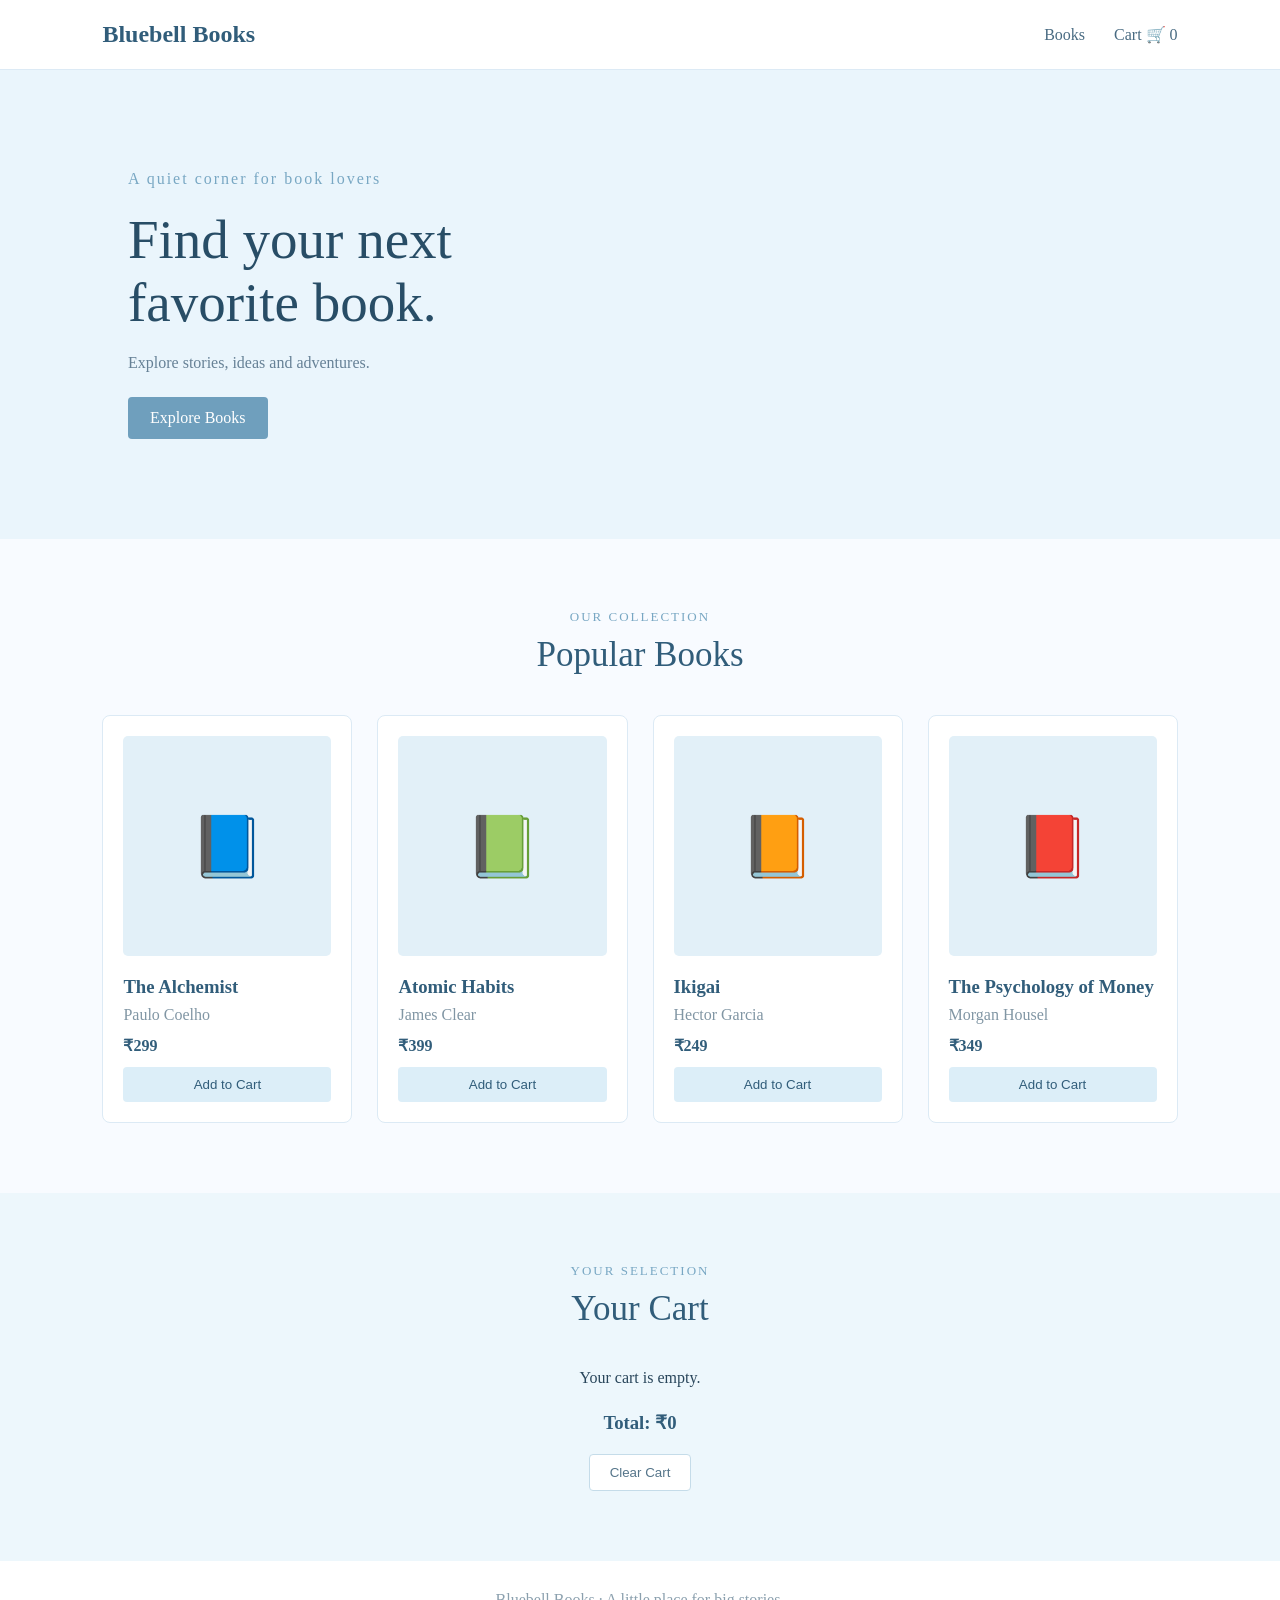
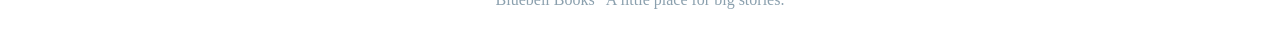
==== index.html @ 8cd60f42 "first commit" ====
<!DOCTYPE html>
<html lang="en">

<head>
    <meta charset="UTF-8">
    <meta name="viewport" content="width=device-width, initial-scale=1.0">

    <title>Bluebell Books</title>

    <link rel="stylesheet" href="style.css">
</head>

<body>

    <nav>
        <h2>Bluebell Books</h2>

        <div>
            <a href="#books">Books</a>
            <a href="#cart">Cart 🛒 <span id="cart-count">0</span></a>
        </div>
    </nav>


    <section class="hero">

        <p>A quiet corner for book lovers</p>

        <h1>Find your next<br>favorite book.</h1>

        <p>
            Explore stories, ideas and adventures.
        </p>

        <a href="#books">Explore Books</a>

    </section>


    <section id="books">

        <p>OUR COLLECTION</p>

        <h2>Popular Books</h2>

        <div id="book-container"></div>

    </section>


    <section id="cart">

        <p>YOUR SELECTION</p>

        <h2>Your Cart</h2>

        <div id="cart-items">
            <p>Your cart is empty.</p>
        </div>

        <h3>
            Total: ₹<span id="cart-total">0</span>
        </h3>

        <button id="clear-cart">
            Clear Cart
        </button>

    </section>


    <footer>
        Bluebell Books · A little place for big stories.
    </footer>


    <script src="script.js"></script>

</body>

</html>
---- style.css ----
* {
    box-sizing: border-box;
    margin: 0;
    padding: 0;
}

body {
    font-family: Georgia, serif;
    background-color: #f8fbff;
    color: #29465b;
}


/* NAVBAR */

nav {
    height: 70px;
    padding: 0 8%;

    display: flex;
    justify-content: space-between;
    align-items: center;

    background-color: white;

    border-bottom: 1px solid #dceaf5;
}

nav h2 {
    color: #315d7a;
}

nav a {
    text-decoration: none;
    color: #496b82;

    margin-left: 25px;
}


/* HERO */

.hero {
    padding: 100px 10%;

    background-color: #eaf5fc;
}

.hero p:first-child {
    color: #78a7c3;

    letter-spacing: 2px;

    margin-bottom: 20px;
}

.hero h1 {
    font-size: 55px;

    font-weight: normal;

    color: #284d66;

    margin-bottom: 20px;
}

.hero p {
    margin-bottom: 25px;

    color: #668196;
}

.hero a {
    display: inline-block;

    padding: 12px 22px;

    background-color: #6f9fbd;

    color: white;

    text-decoration: none;

    border-radius: 4px;
}


/* BOOK SECTION */

#books {
    padding: 70px 8%;

    text-align: center;
}

#books > p,
#cart > p {
    color: #78a7c3;

    letter-spacing: 2px;

    font-size: 13px;

    margin-bottom: 10px;
}

#books > h2,
#cart > h2 {
    font-size: 35px;

    font-weight: normal;

    margin-bottom: 40px;

    color: #315d7a;
}


/* BOOK CONTAINER */

#book-container {
    display: grid;

    grid-template-columns:
        repeat(auto-fit, minmax(220px, 1fr));

    gap: 25px;
}


/* BOOK CARD */

.book-card {
    background-color: white;

    padding: 20px;

    border: 1px solid #dceaf5;

    border-radius: 8px;

    text-align: left;
}

.book-cover {
    height: 220px;

    background-color: #e2f0f8;

    display: flex;
    justify-content: center;
    align-items: center;

    font-size: 60px;

    border-radius: 5px;

    margin-bottom: 20px;
}

.book-card h3 {
    color: #315d7a;

    margin-bottom: 8px;
}

.book-card p {
    color: #8196a4;

    margin-bottom: 12px;
}

.book-card .price {
    color: #315d7a;

    font-weight: bold;
}

.add-btn {
    width: 100%;

    padding: 10px;

    border: none;

    border-radius: 4px;

    background-color: #dceef8;

    color: #315d7a;

    cursor: pointer;
}

.add-btn:hover {
    background-color: #c9e4f3;
}


/* CART */

#cart {
    padding: 70px 8%;

    background-color: #edf7fc;

    text-align: center;
}

#cart-items {
    max-width: 800px;

    margin: auto;
}

.cart-item {
    background-color: white;

    padding: 20px;

    margin-bottom: 15px;

    display: flex;

    justify-content: space-between;

    align-items: center;

    border-radius: 6px;
}

.cart-item h3 {
    color: #315d7a;
}

.cart-item p {
    color: #8196a4;

    margin-top: 5px;
}

.quantity button {
    width: 30px;
    height: 30px;

    border: none;

    background-color: #dceef8;

    color: #315d7a;

    cursor: pointer;

    border-radius: 4px;
}

.remove-btn {
    margin-left: 15px;

    border: none;

    background: none;

    color: #b47777;

    cursor: pointer;
}

#cart h3 {
    margin-top: 25px;

    color: #315d7a;
}

#clear-cart {
    margin-top: 20px;

    padding: 10px 20px;

    border: 1px solid #c5dce9;

    background-color: white;

    color: #55758a;

    cursor: pointer;

    border-radius: 4px;
}


/* FOOTER */

footer {
    padding: 30px;

    text-align: center;

    color: #8ba0ae;

    background-color: white;
}
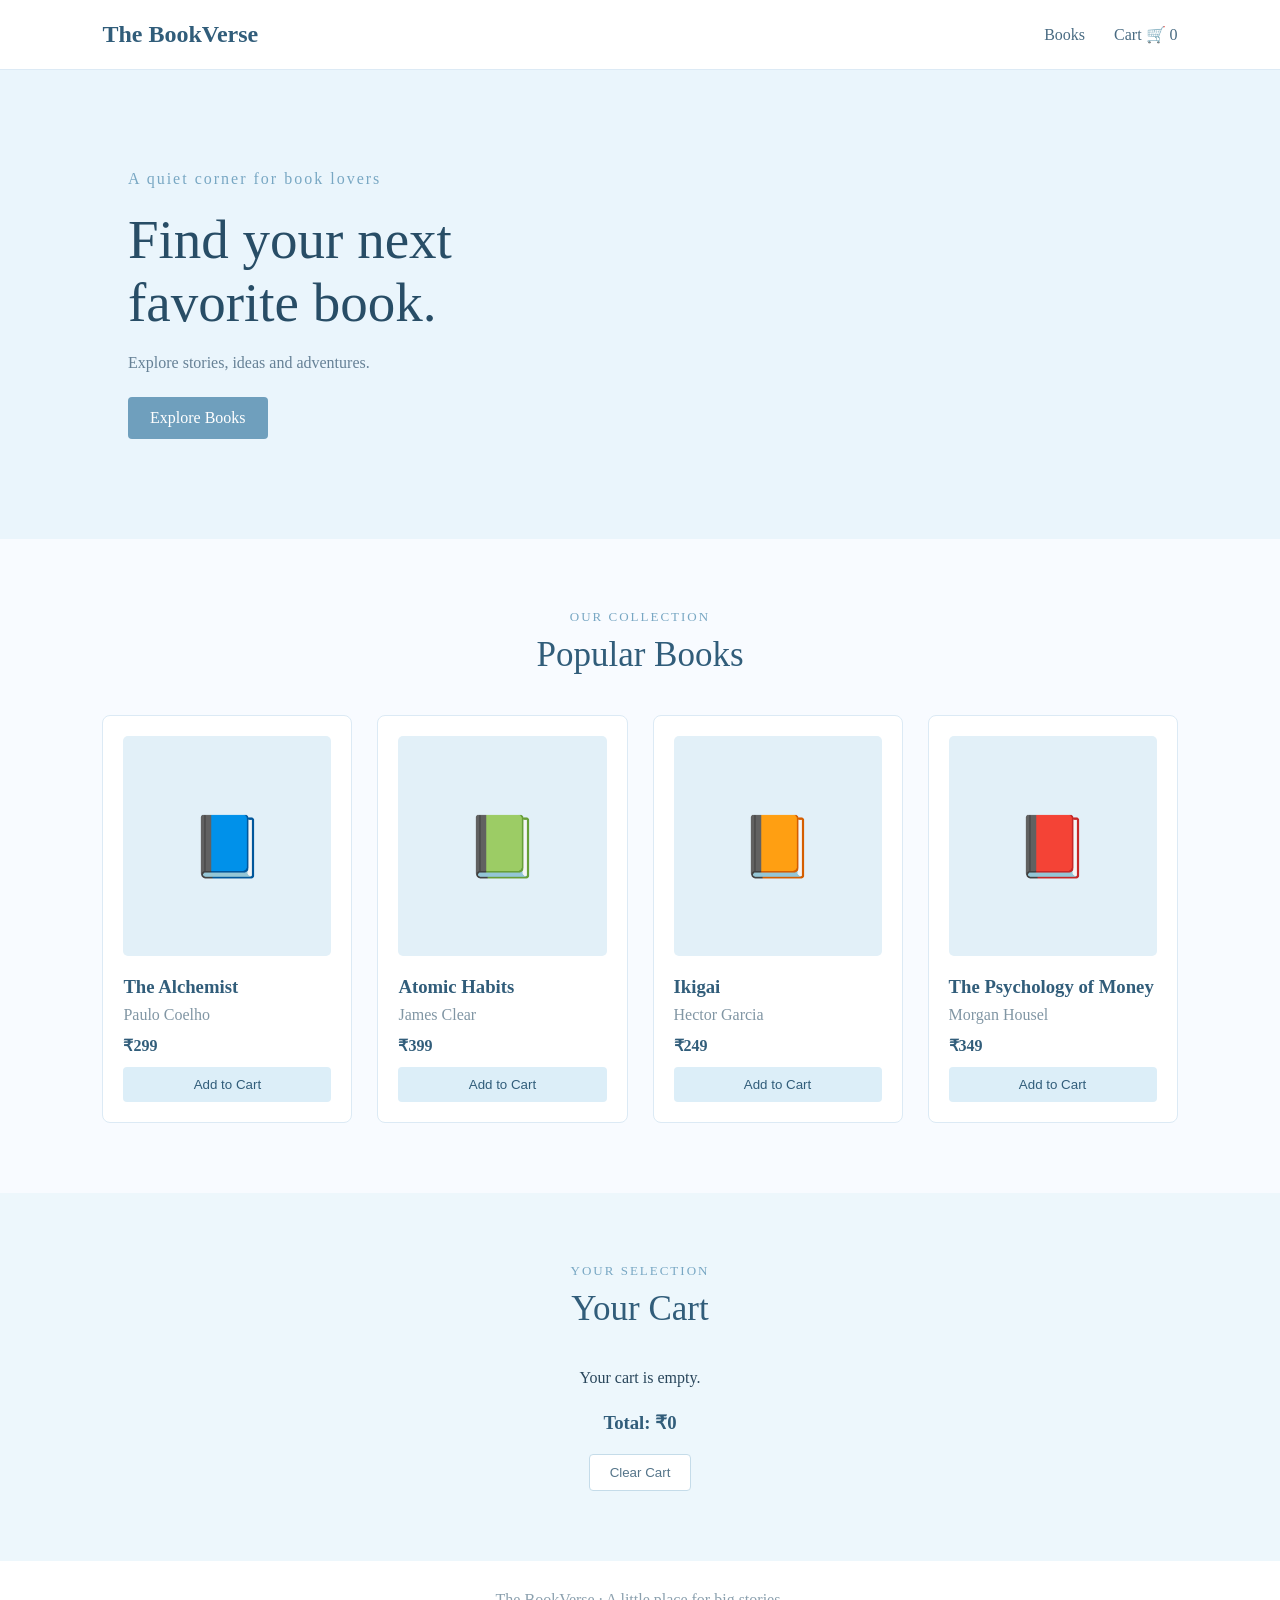
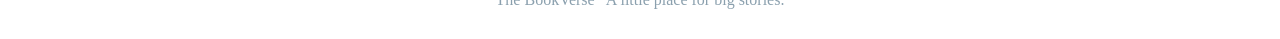
==== commit 56ab26fc: "changes in index" ====
--- a/index.html
+++ b/index.html
@@ -5,7 +5,7 @@
     <meta charset="UTF-8">
     <meta name="viewport" content="width=device-width, initial-scale=1.0">
 
-    <title>Bluebell Books</title>
+    <title>The BookVerse</title>
 
     <link rel="stylesheet" href="style.css">
 </head>
@@ -13,7 +13,7 @@
 <body>
 
     <nav>
-        <h2>Bluebell Books</h2>
+        <h2>The BookVerse</h2>
 
         <div>
             <a href="#books">Books</a>
@@ -70,7 +70,7 @@
 
 
     <footer>
-        Bluebell Books · A little place for big stories.
+        The BookVerse · A little place for big stories.
     </footer>
 
 
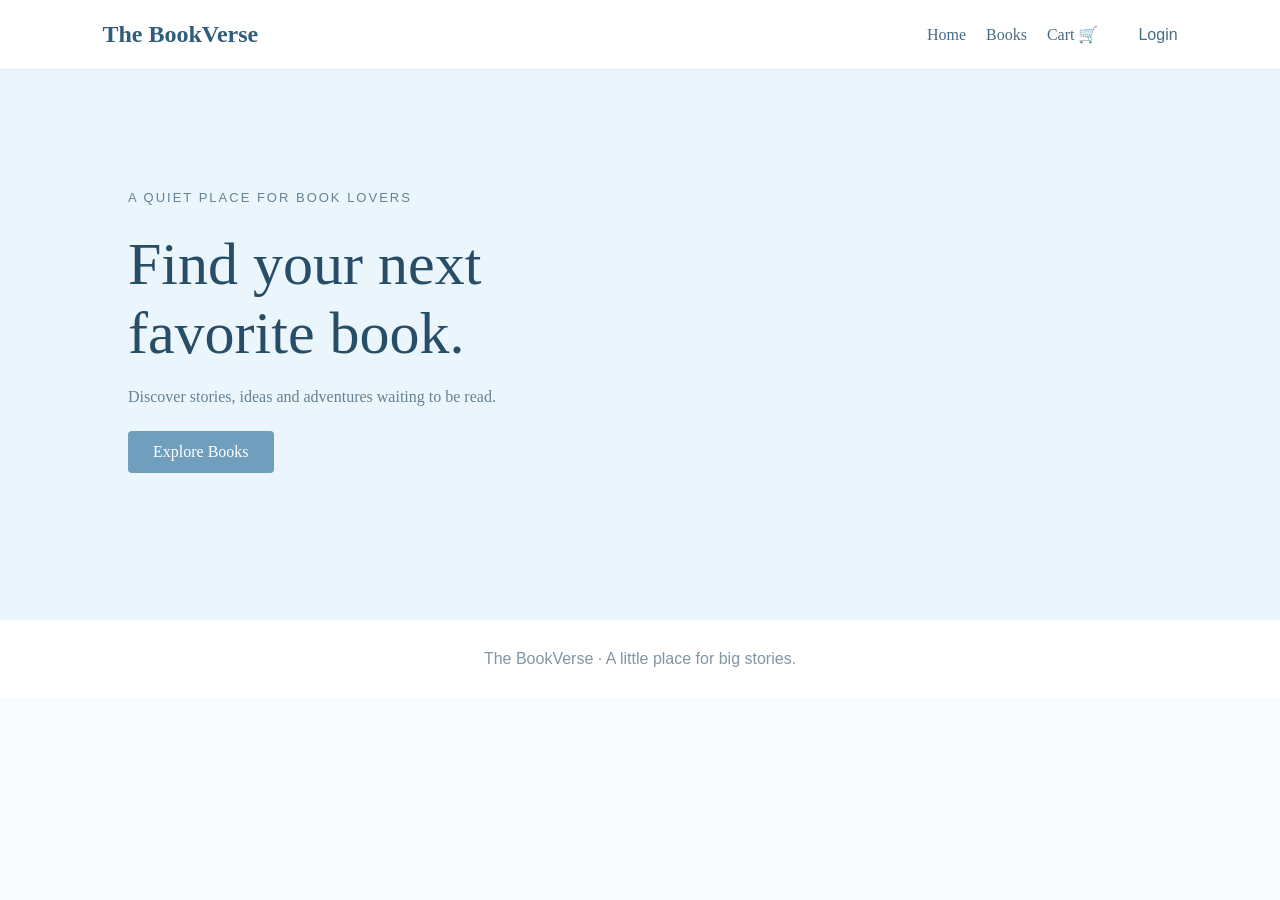
==== commit 3e001cfe: "new changes" ====
--- a/index.html
+++ b/index.html
@@ -2,75 +2,224 @@
 <html lang="en">
 
 <head>
+
     <meta charset="UTF-8">
-    <meta name="viewport" content="width=device-width, initial-scale=1.0">
+
+    <meta name="viewport"
+          content="width=device-width, initial-scale=1.0">
 
     <title>The BookVerse</title>
 
     <link rel="stylesheet" href="style.css">
+
 </head>
 
 <body>
 
+
+    <!-- ========================= -->
+    <!-- NAVBAR -->
+    <!-- ========================= -->
+
     <nav>
+
         <h2>The BookVerse</h2>
 
-        <div>
-            <a href="#books">Books</a>
-            <a href="#cart">Cart 🛒 <span id="cart-count">0</span></a>
+        <div class="nav-links">
+
+            <a href="index.html">Home</a>
+
+            <a href="books.html">Books</a>
+
+            <a href="cart.html">Cart 🛒</a>
+
+            <span id="user-area"></span>
+
+            <button id="login-button" class="nav-login">
+                Login
+            </button>
+
         </div>
+
     </nav>
 
 
-    <section class="hero">
-
-        <p>A quiet corner for book lovers</p>
-
-        <h1>Find your next<br>favorite book.</h1>
+
+    <!-- ========================= -->
+    <!-- HOME SECTION -->
+    <!-- ========================= -->
+
+    <section class="home">
+
+        <p class="small-text">
+            A QUIET PLACE FOR BOOK LOVERS
+        </p>
+
+        <h1>
+            Find your next<br>
+            favorite book.
+        </h1>
 
         <p>
-            Explore stories, ideas and adventures.
+            Discover stories, ideas and adventures
+            waiting to be read.
         </p>
 
-        <a href="#books">Explore Books</a>
+        <a href="books.html" class="main-button">
+            Explore Books
+        </a>
 
     </section>
 
 
-    <section id="books">
-
-        <p>OUR COLLECTION</p>
-
-        <h2>Popular Books</h2>
-
-        <div id="book-container"></div>
-
-    </section>
-
-
-    <section id="cart">
-
-        <p>YOUR SELECTION</p>
-
-        <h2>Your Cart</h2>
-
-        <div id="cart-items">
-            <p>Your cart is empty.</p>
+
+    <!-- ========================= -->
+    <!-- LOGIN POPUP -->
+    <!-- ========================= -->
+
+    <div id="login-popup" class="popup">
+
+        <div class="popup-box">
+
+            <button id="close-login" class="close-button">
+                ×
+            </button>
+
+            <h2>Welcome Back</h2>
+
+            <p class="popup-text">
+                Login to continue to The BookVerse.
+            </p>
+
+
+            <form id="login-form">
+
+                <input
+                    type="email"
+                    id="login-email"
+                    placeholder="Email"
+                    required
+                >
+
+                <input
+                    type="password"
+                    id="login-password"
+                    placeholder="Password"
+                    required
+                >
+
+                <button
+                    type="submit"
+                    class="form-button">
+
+                    Login
+
+                </button>
+
+            </form>
+
+
+            <p id="login-message"></p>
+
+
+            <p class="switch-text">
+
+                Don't have an account?
+
+                <button id="show-signup">
+                    Create Account
+                </button>
+
+            </p>
+
         </div>
 
-        <h3>
-            Total: ₹<span id="cart-total">0</span>
-        </h3>
-
-        <button id="clear-cart">
-            Clear Cart
-        </button>
-
-    </section>
-
+    </div>
+
+
+
+    <!-- ========================= -->
+    <!-- SIGNUP POPUP -->
+    <!-- ========================= -->
+
+    <div id="signup-popup" class="popup">
+
+        <div class="popup-box">
+
+            <button id="close-signup" class="close-button">
+                ×
+            </button>
+
+            <h2>Create Account</h2>
+
+            <p class="popup-text">
+                Join The BookVerse.
+            </p>
+
+
+            <form id="signup-form">
+
+                <input
+                    type="text"
+                    id="signup-name"
+                    placeholder="Your Name"
+                    required
+                >
+
+                <input
+                    type="email"
+                    id="signup-email"
+                    placeholder="Email"
+                    required
+                >
+
+                <input
+                    type="password"
+                    id="signup-password"
+                    placeholder="Password"
+                    required
+                >
+
+                <button
+                    type="submit"
+                    class="form-button">
+
+                    Sign Up
+
+                </button>
+
+            </form>
+
+
+            <p id="signup-message"></p>
+
+
+            <p class="switch-text">
+
+                Already have an account?
+
+                <button id="show-login">
+                    Login
+                </button>
+
+            </p>
+
+        </div>
+
+    </div>
+
+
+
+    <!-- ========================= -->
+    <!-- FOOTER -->
+    <!-- ========================= -->
 
     <footer>
-        The BookVerse · A little place for big stories.
+
+        <p>
+            The BookVerse · A little place for big stories.
+        </p>
+
     </footer>
 
 
--- a/style.css
+++ b/style.css
@@ -1,79 +1,197 @@
+/* ========================= */
+/* BASIC RESET */
+/* ========================= */
+
 * {
+
     box-sizing: border-box;
+
     margin: 0;
+
     padding: 0;
-}
+
+}
+
 
 body {
+
     font-family: Georgia, serif;
+
     background-color: #f8fbff;
+
     color: #29465b;
-}
-
-
+
+}
+
+
+
+/* ========================= */
 /* NAVBAR */
+/* ========================= */
 
 nav {
+
     height: 70px;
+
     padding: 0 8%;
 
     display: flex;
+
     justify-content: space-between;
+
     align-items: center;
 
     background-color: white;
 
     border-bottom: 1px solid #dceaf5;
-}
+
+}
+
 
 nav h2 {
-    color: #315d7a;
-}
-
-nav a {
+
+    color: #315d7a;
+
+}
+
+
+.nav-links {
+
+    display: flex;
+
+    align-items: center;
+
+    gap: 20px;
+
+}
+
+
+.nav-links a {
+
     text-decoration: none;
+
     color: #496b82;
 
-    margin-left: 25px;
-}
-
-
-/* HERO */
-
-.hero {
-    padding: 100px 10%;
+}
+
+
+.nav-links a:hover {
+
+    color: #315d7a;
+
+}
+
+
+.nav-login {
+
+    border: none;
+
+    background: none;
+
+    color: #496b82;
+
+    cursor: pointer;
+
+    font-size: 16px;
+
+}
+
+
+.nav-login:hover {
+
+    color: #315d7a;
+
+}
+
+
+#user-area {
+
+    color: #496b82;
+
+    display: flex;
+
+    align-items: center;
+
+    gap: 10px;
+
+}
+
+
+#user-area button {
+
+    border: none;
+
+    background-color: #e5f1f8;
+
+    color: #315d7a;
+
+    padding: 7px 12px;
+
+    border-radius: 4px;
+
+    cursor: pointer;
+
+}
+
+
+
+/* ========================= */
+/* HOME */
+/* ========================= */
+
+.home {
+
+    padding: 120px 10%;
 
     background-color: #eaf5fc;
-}
-
-.hero p:first-child {
+
+    min-height: 550px;
+
+}
+
+
+.small-text {
+
     color: #78a7c3;
 
     letter-spacing: 2px;
 
     margin-bottom: 20px;
-}
-
-.hero h1 {
-    font-size: 55px;
+
+    font-family: Arial, sans-serif;
+
+    font-size: 13px;
+
+}
+
+
+.home h1 {
+
+    font-size: 60px;
 
     font-weight: normal;
 
+    margin-bottom: 20px;
+
     color: #284d66;
 
-    margin-bottom: 20px;
-}
-
-.hero p {
+}
+
+
+.home p {
+
     margin-bottom: 25px;
 
     color: #668196;
-}
-
-.hero a {
+
+}
+
+
+.main-button {
+
     display: inline-block;
 
-    padding: 12px 22px;
+    padding: 12px 25px;
 
     background-color: #6f9fbd;
 
@@ -82,55 +200,267 @@
     text-decoration: none;
 
     border-radius: 4px;
-}
-
-
-/* BOOK SECTION */
-
-#books {
+
+}
+
+
+.main-button:hover {
+
+    background-color: #557f99;
+
+}
+
+
+
+/* ========================= */
+/* LOGIN POPUP */
+/* ========================= */
+
+.popup {
+
+    display: none;
+
+    position: fixed;
+
+    top: 0;
+
+    left: 0;
+
+    width: 100%;
+
+    height: 100%;
+
+    background-color: rgba(30, 60, 80, 0.35);
+
+    justify-content: center;
+
+    align-items: center;
+
+    z-index: 1000;
+
+}
+
+
+.popup-box {
+
+    width: 360px;
+
+    padding: 35px;
+
+    background-color: white;
+
+    border-radius: 10px;
+
+    position: relative;
+
+    box-shadow:
+        0 10px 40px rgba(0, 0, 0, 0.15);
+
+    text-align: center;
+
+}
+
+
+.popup-box h2 {
+
+    color: #315d7a;
+
+    font-size: 28px;
+
+    margin-bottom: 10px;
+
+}
+
+
+.popup-text {
+
+    color: #8196a4;
+
+    margin-bottom: 25px;
+
+    font-family: Arial, sans-serif;
+
+    font-size: 14px;
+
+}
+
+
+/* Close button */
+
+.close-button {
+
+    position: absolute;
+
+    top: 12px;
+
+    right: 15px;
+
+    border: none;
+
+    background: none;
+
+    font-size: 25px;
+
+    color: #8196a4;
+
+    cursor: pointer;
+
+}
+
+
+.close-button:hover {
+
+    color: #315d7a;
+
+}
+
+
+
+/* ========================= */
+/* FORM */
+/* ========================= */
+
+.popup-box input {
+
+    width: 100%;
+
+    padding: 12px;
+
+    margin-bottom: 12px;
+
+    border: 1px solid #d5e5ee;
+
+    border-radius: 5px;
+
+    outline: none;
+
+}
+
+
+.popup-box input:focus {
+
+    border-color: #8bb5cc;
+
+}
+
+
+.form-button {
+
+    width: 100%;
+
+    padding: 12px;
+
+    border: none;
+
+    border-radius: 5px;
+
+    background-color: #6f9fbd;
+
+    color: white;
+
+    cursor: pointer;
+
+}
+
+
+.form-button:hover {
+
+    background-color: #557f99;
+
+}
+
+
+.switch-text {
+
+    margin-top: 20px;
+
+    color: #8196a4;
+
+    font-family: Arial, sans-serif;
+
+    font-size: 14px;
+
+}
+
+
+.switch-text button {
+
+    border: none;
+
+    background: none;
+
+    color: #5d91af;
+
+    cursor: pointer;
+
+    font-size: 14px;
+
+}
+
+
+.switch-text button:hover {
+
+    text-decoration: underline;
+
+}
+
+
+#login-message,
+#signup-message {
+
+    margin-top: 12px;
+
+    font-family: Arial, sans-serif;
+
+    font-size: 14px;
+
+}
+
+
+
+/* ========================= */
+/* BOOKS PAGE */
+/* ========================= */
+
+.books {
+
     padding: 70px 8%;
 
     text-align: center;
-}
-
-#books > p,
-#cart > p {
-    color: #78a7c3;
-
-    letter-spacing: 2px;
-
-    font-size: 13px;
-
-    margin-bottom: 10px;
-}
-
-#books > h2,
-#cart > h2 {
-    font-size: 35px;
+
+}
+
+
+.books h1 {
+
+    font-size: 40px;
 
     font-weight: normal;
 
     margin-bottom: 40px;
 
-    color: #315d7a;
-}
-
-
-/* BOOK CONTAINER */
+}
+
 
 #book-container {
+
     display: grid;
 
     grid-template-columns:
         repeat(auto-fit, minmax(220px, 1fr));
 
     gap: 25px;
-}
-
-
+
+}
+
+
+
+/* ========================= */
 /* BOOK CARD */
+/* ========================= */
 
 .book-card {
+
     background-color: white;
 
     padding: 20px;
@@ -140,163 +470,237 @@
     border-radius: 8px;
 
     text-align: left;
-}
+
+}
+
 
 .book-cover {
+
     height: 220px;
 
+    display: flex;
+
+    justify-content: center;
+
+    align-items: center;
+
     background-color: #e2f0f8;
 
+    font-size: 60px;
+
+    margin-bottom: 20px;
+
+    border-radius: 5px;
+
+}
+
+
+.book-card h2 {
+
+    color: #315d7a;
+
+    margin-bottom: 8px;
+
+    font-size: 21px;
+
+}
+
+
+.book-card p {
+
+    color: #8196a4;
+
+    margin-bottom: 10px;
+
+    font-family: Arial, sans-serif;
+
+}
+
+
+.book-card h3 {
+
+    color: #315d7a;
+
+    margin-bottom: 15px;
+
+}
+
+
+.book-card button {
+
+    width: 100%;
+
+    padding: 10px;
+
+    border: none;
+
+    background-color: #dceef8;
+
+    color: #315d7a;
+
+    cursor: pointer;
+
+    border-radius: 4px;
+
+}
+
+
+.book-card button:hover {
+
+    background-color: #c8e3f1;
+
+}
+
+
+
+/* ========================= */
+/* CART */
+/* ========================= */
+
+.cart {
+
+    padding: 70px 8%;
+
+    text-align: center;
+
+}
+
+
+.cart h1 {
+
+    font-size: 40px;
+
+    font-weight: normal;
+
+    margin-bottom: 40px;
+
+}
+
+
+#cart-items {
+
+    max-width: 800px;
+
+    margin: auto;
+
+}
+
+
+.cart-item {
+
+    background-color: white;
+
+    padding: 20px;
+
+    margin-bottom: 15px;
+
     display: flex;
-    justify-content: center;
+
+    justify-content: space-between;
+
     align-items: center;
 
-    font-size: 60px;
-
-    border-radius: 5px;
-
-    margin-bottom: 20px;
-}
-
-.book-card h3 {
+    border: 1px solid #dceaf5;
+
+    border-radius: 6px;
+
+    text-align: left;
+
+}
+
+
+.cart-item h3 {
+
     color: #315d7a;
 
     margin-bottom: 8px;
-}
-
-.book-card p {
+
+}
+
+
+.cart-item p {
+
     color: #8196a4;
 
-    margin-bottom: 12px;
-}
-
-.book-card .price {
-    color: #315d7a;
-
-    font-weight: bold;
-}
-
-.add-btn {
-    width: 100%;
-
-    padding: 10px;
+    font-family: Arial, sans-serif;
+
+}
+
+
+.cart-item button {
+
+    margin-left: 8px;
+
+    padding: 6px 10px;
 
     border: none;
 
+    background-color: #dceef8;
+
+    color: #315d7a;
+
+    cursor: pointer;
+
     border-radius: 4px;
 
+}
+
+
+.cart-item button:hover {
+
+    background-color: #c8e3f1;
+
+}
+
+
+.cart-summary {
+
+    margin-top: 30px;
+
+}
+
+
+.cart-summary h2 {
+
+    color: #315d7a;
+
+}
+
+
+#clear-cart {
+
+    margin-top: 20px;
+
+    padding: 10px 20px;
+
+    border: none;
+
     background-color: #dceef8;
 
     color: #315d7a;
 
     cursor: pointer;
-}
-
-.add-btn:hover {
-    background-color: #c9e4f3;
-}
-
-
-/* CART */
-
-#cart {
-    padding: 70px 8%;
-
-    background-color: #edf7fc;
+
+    border-radius: 4px;
+
+}
+
+
+
+/* ========================= */
+/* FOOTER */
+/* ========================= */
+
+footer {
+
+    padding: 30px;
 
     text-align: center;
-}
-
-#cart-items {
-    max-width: 800px;
-
-    margin: auto;
-}
-
-.cart-item {
+
+    color: #8196a4;
+
     background-color: white;
 
-    padding: 20px;
-
-    margin-bottom: 15px;
-
-    display: flex;
-
-    justify-content: space-between;
-
-    align-items: center;
-
-    border-radius: 6px;
-}
-
-.cart-item h3 {
-    color: #315d7a;
-}
-
-.cart-item p {
-    color: #8196a4;
-
-    margin-top: 5px;
-}
-
-.quantity button {
-    width: 30px;
-    height: 30px;
-
-    border: none;
-
-    background-color: #dceef8;
-
-    color: #315d7a;
-
-    cursor: pointer;
-
-    border-radius: 4px;
-}
-
-.remove-btn {
-    margin-left: 15px;
-
-    border: none;
-
-    background: none;
-
-    color: #b47777;
-
-    cursor: pointer;
-}
-
-#cart h3 {
-    margin-top: 25px;
-
-    color: #315d7a;
-}
-
-#clear-cart {
-    margin-top: 20px;
-
-    padding: 10px 20px;
-
-    border: 1px solid #c5dce9;
-
-    background-color: white;
-
-    color: #55758a;
-
-    cursor: pointer;
-
-    border-radius: 4px;
-}
-
-
-/* FOOTER */
-
-footer {
-    padding: 30px;
-
-    text-align: center;
-
-    color: #8ba0ae;
-
-    background-color: white;
+    font-family: Arial, sans-serif;
+
 }
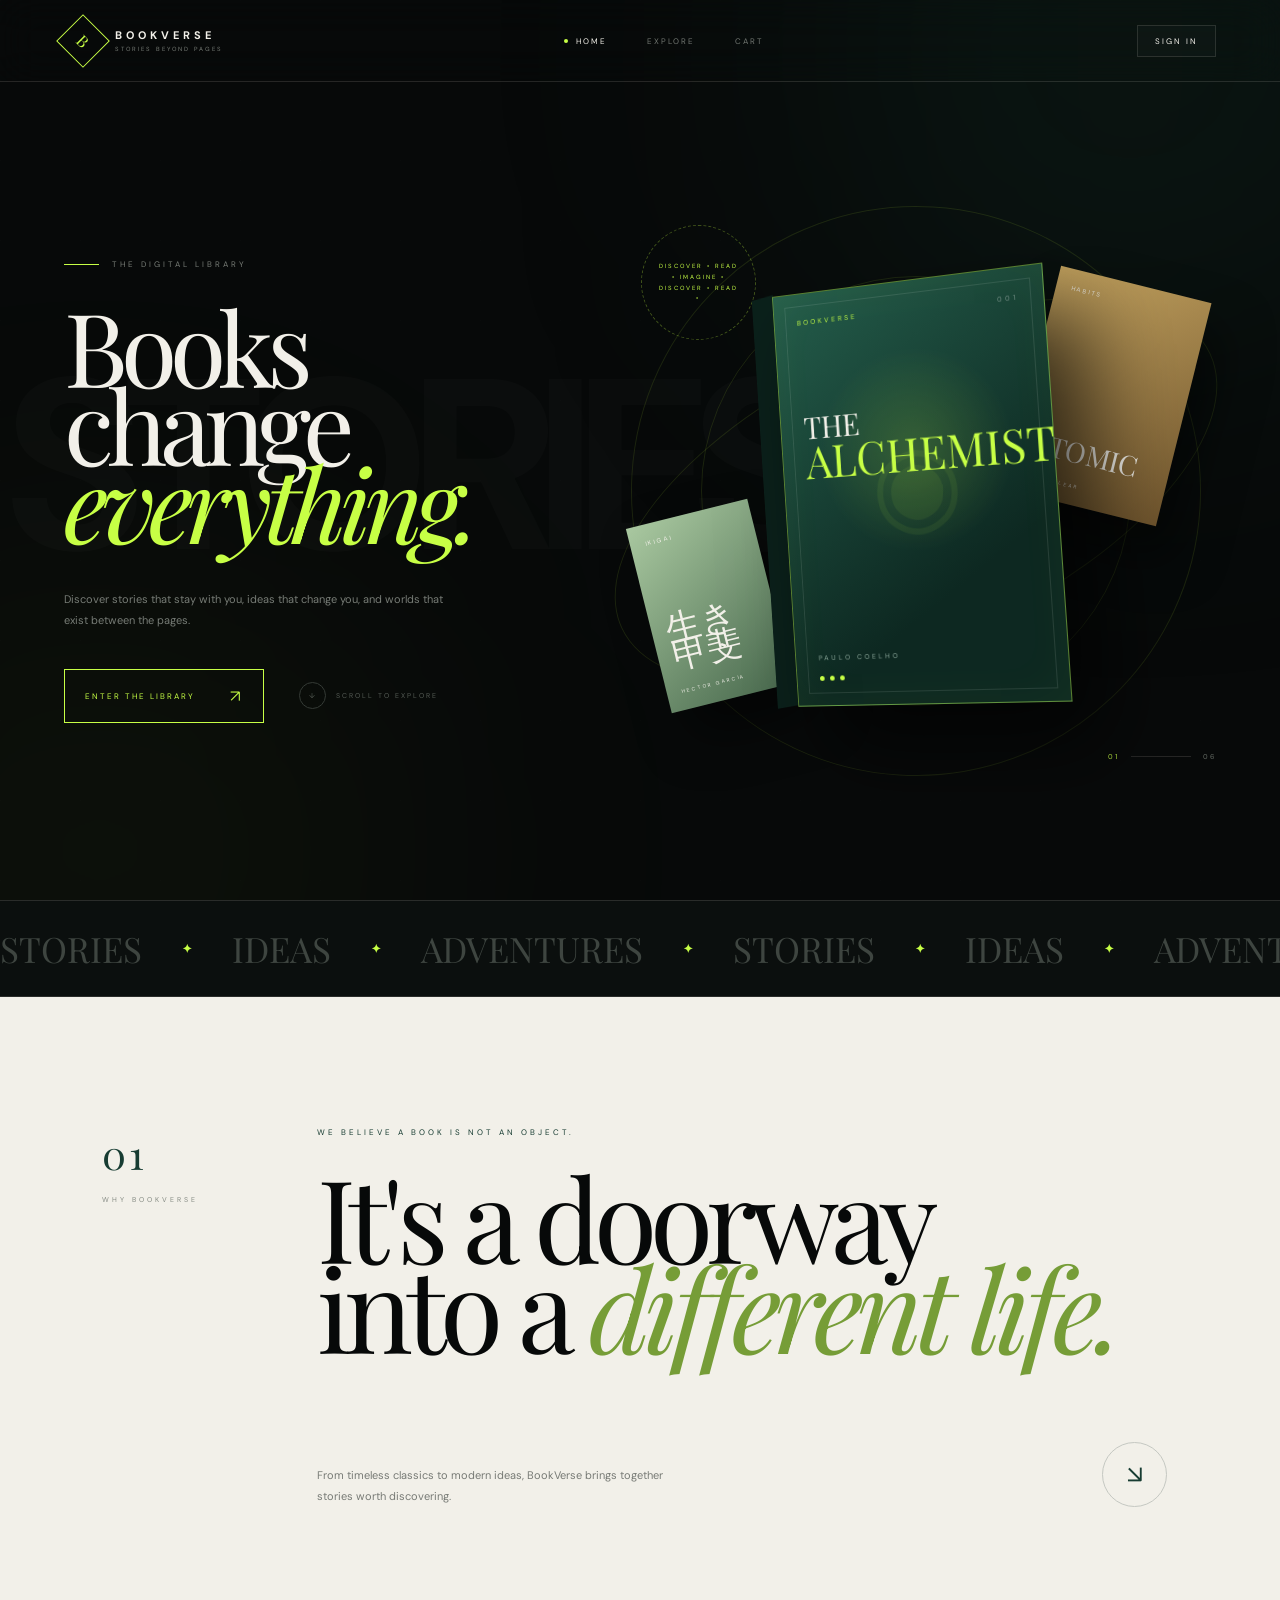
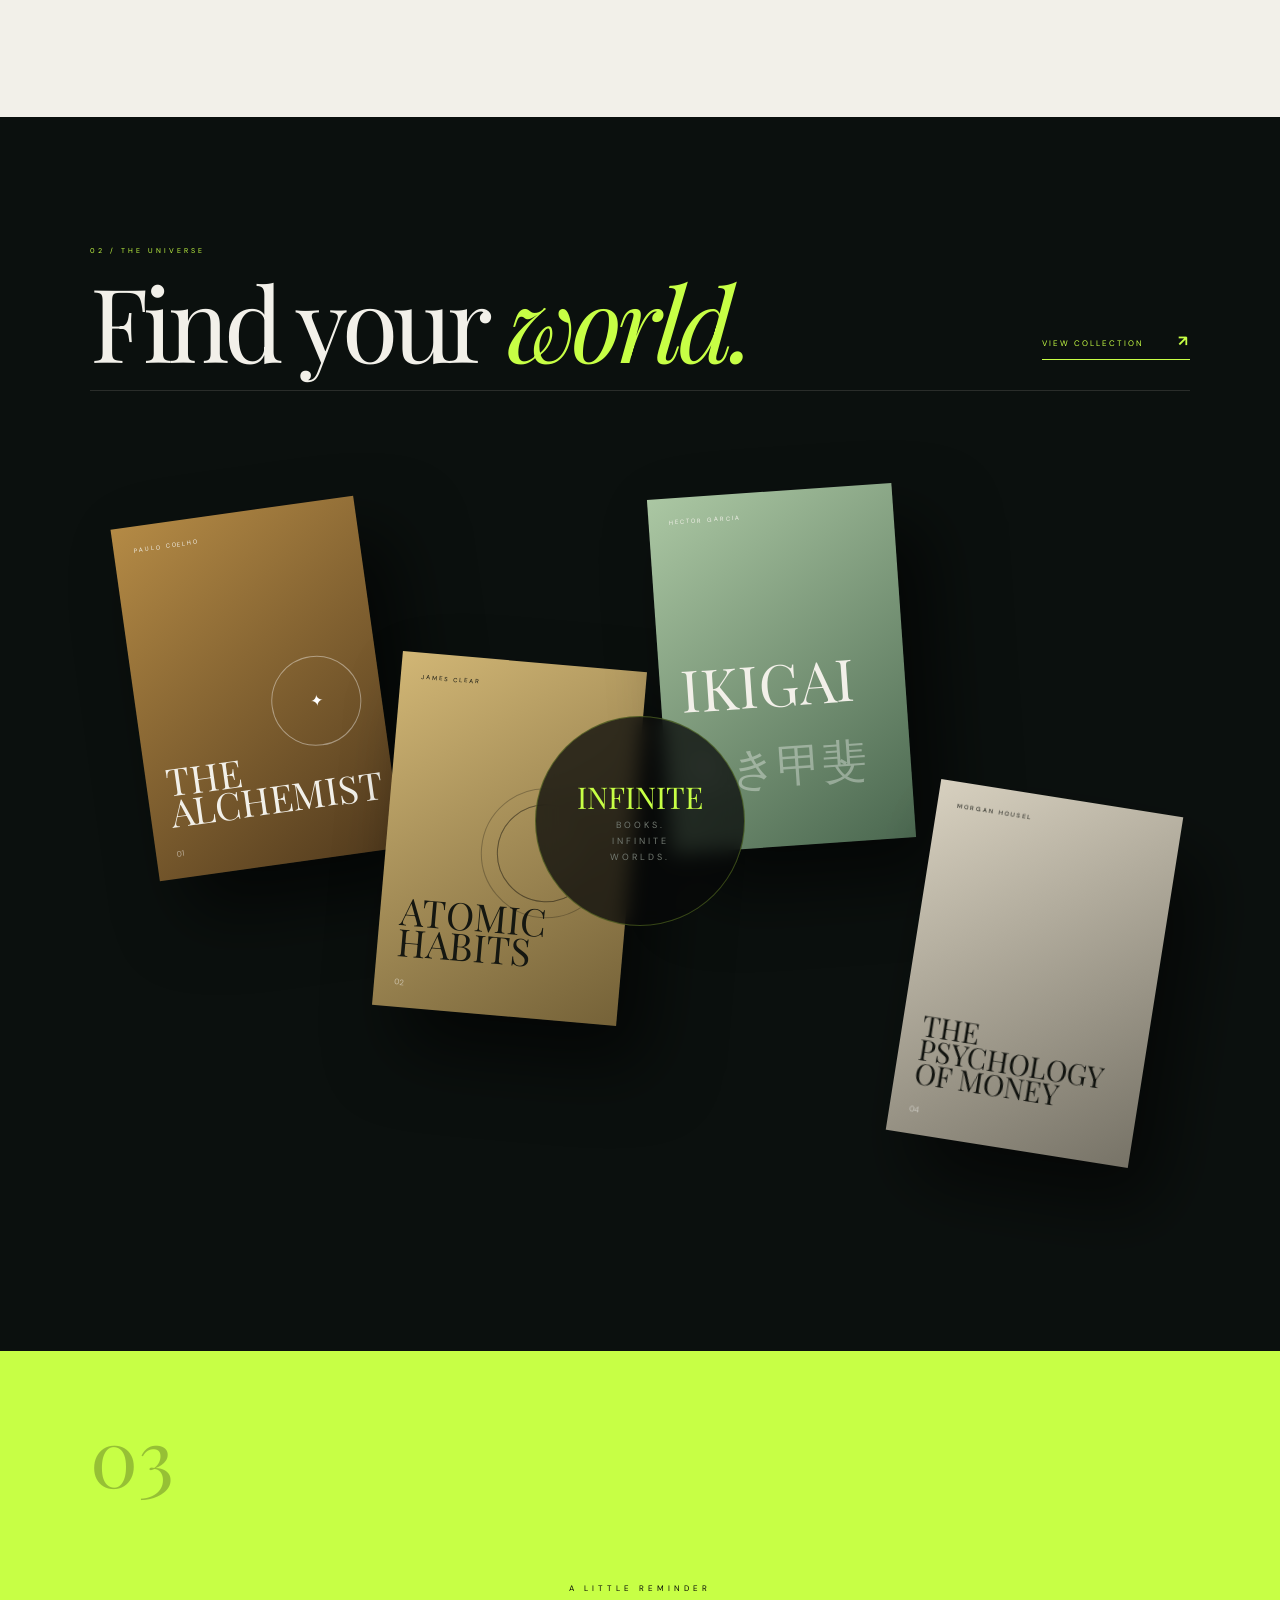
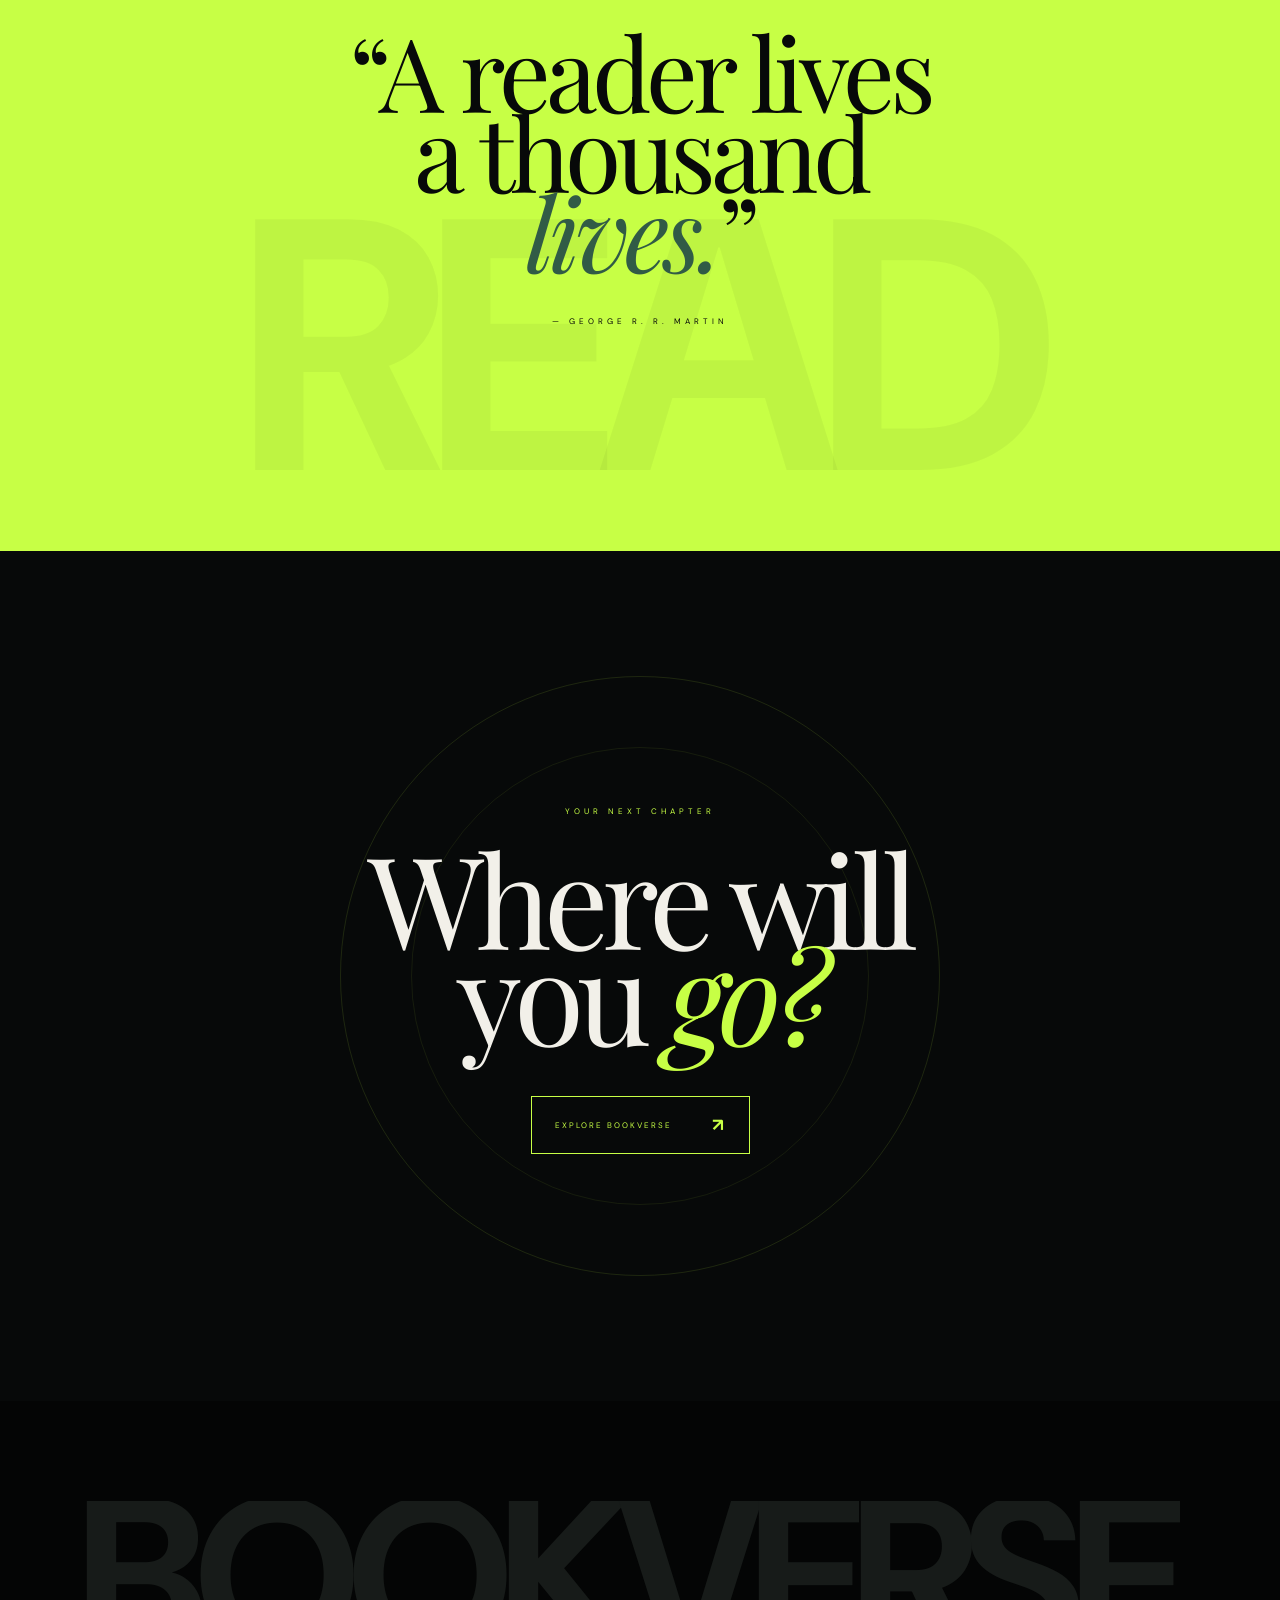
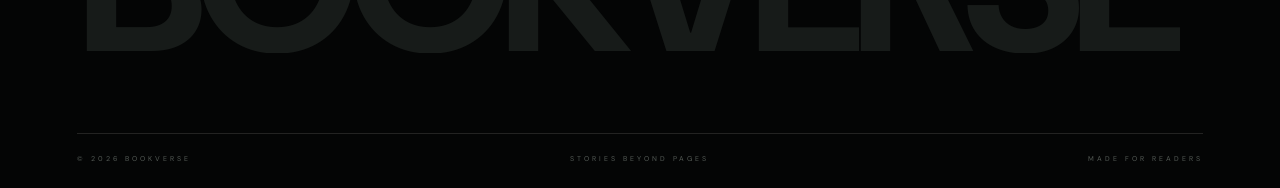
==== commit 18c3af15: "ui change" ====
--- a/index.html
+++ b/index.html
@@ -5,225 +5,1035 @@
 
     <meta charset="UTF-8">
 
-    <meta name="viewport"
-          content="width=device-width, initial-scale=1.0">
-
-    <title>The BookVerse</title>
+    <meta name="viewport" content="width=device-width, initial-scale=1.0">
+
+    <title>BookVerse — Stories Beyond Pages</title>
 
     <link rel="stylesheet" href="style.css">
 
+    <link rel="preconnect" href="https://fonts.googleapis.com">
+    <link rel="preconnect" href="https://fonts.gstatic.com" crossorigin>
+
+    <link href="https://fonts.googleapis.com/css2?family=DM+Sans:wght@300;400;500;600;700&family=Playfair+Display:ital,wght@0,400;0,500;1,400;1,500&display=swap" rel="stylesheet">
+
 </head>
 
+
 <body>
 
 
-    <!-- ========================= -->
-    <!-- NAVBAR -->
-    <!-- ========================= -->
-
-    <nav>
-
-        <h2>The BookVerse</h2>
-
-        <div class="nav-links">
-
-            <a href="index.html">Home</a>
-
-            <a href="books.html">Books</a>
-
-            <a href="cart.html">Cart 🛒</a>
-
-            <span id="user-area"></span>
-
-            <button id="login-button" class="nav-login">
-                Login
-            </button>
-
-        </div>
-
-    </nav>
-
-
-
-    <!-- ========================= -->
-    <!-- HOME SECTION -->
-    <!-- ========================= -->
-
-    <section class="home">
-
-        <p class="small-text">
-            A QUIET PLACE FOR BOOK LOVERS
+<!-- =====================================================
+     BACKGROUND
+===================================================== -->
+
+<div class="ambient ambient-one"></div>
+<div class="ambient ambient-two"></div>
+
+<div class="grid-background"></div>
+
+
+
+<!-- =====================================================
+     NAVBAR
+===================================================== -->
+
+<nav class="navbar">
+
+
+    <a href="index.html" class="brand">
+
+        <div class="brand-symbol">
+            B
+        </div>
+
+        <div>
+
+            <strong>
+                BOOKVERSE
+            </strong>
+
+            <small>
+                STORIES BEYOND PAGES
+            </small>
+
+        </div>
+
+    </a>
+
+
+
+    <div class="nav-center">
+
+        <a href="index.html" class="nav-active">
+            HOME
+        </a>
+
+        <a href="books.html">
+            EXPLORE
+        </a>
+
+        <a href="cart.html">
+            CART
+        </a>
+
+    </div>
+
+
+
+    <div class="nav-right">
+
+        <span id="user-area"></span>
+
+        <button
+            id="login-button"
+            class="login-button">
+
+            SIGN IN
+
+        </button>
+
+    </div>
+
+
+</nav>
+
+
+
+<!-- =====================================================
+     HERO
+===================================================== -->
+
+<main class="hero">
+
+
+    <!-- HUGE BACKGROUND WORD -->
+
+    <div class="background-word">
+        STORIES
+    </div>
+
+
+
+    <!-- LEFT SIDE -->
+
+    <section class="hero-copy">
+
+
+        <div class="eyebrow">
+
+            <span class="eyebrow-line"></span>
+
+            <span>
+                THE DIGITAL LIBRARY
+            </span>
+
+        </div>
+
+
+
+        <h1>
+
+            Books
+            <br>
+
+            <span>change</span>
+
+            <br>
+
+            <i>everything.</i>
+
+        </h1>
+
+
+
+        <p class="hero-description">
+
+            Discover stories that stay with you,
+            ideas that change you, and worlds
+            that exist between the pages.
+
         </p>
 
-        <h1>
-            Find your next<br>
-            favorite book.
-        </h1>
+
+
+        <div class="hero-actions">
+
+            <a
+                href="books.html"
+                class="discover-button">
+
+                <span>
+                    ENTER THE LIBRARY
+                </span>
+
+                <strong>
+                    ↗
+                </strong>
+
+            </a>
+
+
+            <div class="scroll-hint">
+
+                <span class="scroll-circle">
+                    ↓
+                </span>
+
+                <span>
+                    SCROLL TO EXPLORE
+                </span>
+
+            </div>
+
+        </div>
+
+
+    </section>
+
+
+
+    <!-- =================================================
+         BOOK ART
+    ================================================= -->
+
+    <section class="hero-art">
+
+
+        <div class="art-orbit orbit-a"></div>
+
+        <div class="art-orbit orbit-b"></div>
+
+        <div class="art-orbit orbit-c"></div>
+
+
+
+        <!-- BOOK 1 -->
+
+        <div class="floating-book book-main">
+
+
+            <div class="book-spine"></div>
+
+
+            <div class="book-face">
+
+
+                <div class="book-face-top">
+
+                    BOOKVERSE
+
+                    <span>
+                        001
+                    </span>
+
+                </div>
+
+
+                <div class="book-title">
+
+                    THE
+
+                    <br>
+
+                    <strong>
+                        ALCHEMIST
+                    </strong>
+
+                </div>
+
+
+                <div class="book-symbol">
+                    ◉
+                </div>
+
+
+                <div class="book-author">
+                    PAULO COELHO
+                </div>
+
+
+                <div class="book-decoration">
+
+                    <span></span>
+                    <span></span>
+                    <span></span>
+
+                </div>
+
+            </div>
+
+        </div>
+
+
+
+        <!-- BOOK 2 -->
+
+        <div class="floating-book book-secondary">
+
+
+            <div class="mini-cover">
+
+                <span>
+                    HABITS
+                </span>
+
+                <strong>
+                    ATOMIC
+                </strong>
+
+                <small>
+                    JAMES CLEAR
+                </small>
+
+            </div>
+
+        </div>
+
+
+
+        <!-- BOOK 3 -->
+
+        <div class="floating-book book-third">
+
+
+            <div class="mini-cover mini-green">
+
+                <span>
+                    IKIGAI
+                </span>
+
+                <strong>
+                    生き甲斐
+                </strong>
+
+                <small>
+                    HECTOR GARCIA
+                </small>
+
+            </div>
+
+        </div>
+
+
+
+        <!-- FLOATING NUMBER -->
+
+        <div class="floating-index">
+
+            <span>
+                01
+            </span>
+
+            <div></div>
+
+            <span>
+                06
+            </span>
+
+        </div>
+
+
+
+        <!-- ROTATING TEXT -->
+
+        <div class="rotating-text">
+
+            <span>
+                DISCOVER • READ • IMAGINE • DISCOVER • READ •
+            </span>
+
+        </div>
+
+
+    </section>
+
+
+
+</main>
+
+
+
+<!-- =====================================================
+     MARQUEE
+===================================================== -->
+
+<section class="marquee">
+
+    <div class="marquee-track">
+
+        <span>
+            STORIES
+        </span>
+
+        <b>✦</b>
+
+        <span>
+            IDEAS
+        </span>
+
+        <b>✦</b>
+
+        <span>
+            ADVENTURES
+        </span>
+
+        <b>✦</b>
+
+        <span>
+            STORIES
+        </span>
+
+        <b>✦</b>
+
+        <span>
+            IDEAS
+        </span>
+
+        <b>✦</b>
+
+        <span>
+            ADVENTURES
+        </span>
+
+        <b>✦</b>
+
+    </div>
+
+</section>
+
+
+
+<!-- =====================================================
+     INTRO
+===================================================== -->
+
+<section class="intro-section">
+
+
+    <div class="section-label">
+
+        <span>
+            01
+        </span>
+
+        <span>
+            WHY BOOKVERSE
+        </span>
+
+    </div>
+
+
+
+    <div class="intro-content">
+
+
+        <p class="intro-small">
+
+            WE BELIEVE A BOOK IS NOT AN OBJECT.
+
+        </p>
+
+
+        <h2>
+
+            It's a doorway
+            <br>
+
+            into a <i>different life.</i>
+
+        </h2>
+
+
+        <div class="intro-bottom">
+
+
+            <p>
+
+                From timeless classics to modern
+                ideas, BookVerse brings together
+                stories worth discovering.
+
+            </p>
+
+
+            <div class="circle-arrow">
+
+                ↘
+
+            </div>
+
+
+        </div>
+
+
+    </div>
+
+</section>
+
+
+
+<!-- =====================================================
+     BOOK UNIVERSE
+===================================================== -->
+
+<section class="universe">
+
+
+    <div class="universe-heading">
+
+
+        <div>
+
+            <span>
+                02 / THE UNIVERSE
+            </span>
+
+            <h2>
+
+                Find your
+                <i>world.</i>
+
+            </h2>
+
+        </div>
+
+
+        <a href="books.html">
+
+            VIEW COLLECTION
+
+            <strong>
+                ↗
+            </strong>
+
+        </a>
+
+    </div>
+
+
+
+    <div class="book-wall">
+
+
+        <!-- BOOK 1 -->
+
+        <a href="books.html" class="wall-book wall-one">
+
+            <div class="wall-cover">
+
+                <small>
+                    PAULO COELHO
+                </small>
+
+                <h3>
+                    THE
+                    <br>
+                    ALCHEMIST
+                </h3>
+
+                <div class="wall-circle">
+                    ✦
+                </div>
+
+                <span>
+                    01
+                </span>
+
+            </div>
+
+        </a>
+
+
+
+        <!-- BOOK 2 -->
+
+        <a href="books.html" class="wall-book wall-two">
+
+            <div class="wall-cover atomic">
+
+                <small>
+                    JAMES CLEAR
+                </small>
+
+                <h3>
+                    ATOMIC
+                    <br>
+                    HABITS
+                </h3>
+
+                <div class="atomic-lines"></div>
+
+                <span>
+                    02
+                </span>
+
+            </div>
+
+        </a>
+
+
+
+        <!-- BOOK 3 -->
+
+        <a href="books.html" class="wall-book wall-three">
+
+            <div class="wall-cover ikigai">
+
+                <small>
+                    HECTOR GARCIA
+                </small>
+
+                <h3>
+                    IKIGAI
+                </h3>
+
+                <div class="japanese">
+                    生き甲斐
+                </div>
+
+                <span>
+                    03
+                </span>
+
+            </div>
+
+        </a>
+
+
+
+        <!-- CENTER TEXT -->
+
+        <div class="wall-center">
+
+            <span>
+                INFINITE
+            </span>
+
+            <p>
+                BOOKS.
+                <br>
+                INFINITE
+                <br>
+                WORLDS.
+            </p>
+
+        </div>
+
+
+
+        <!-- BOOK 4 -->
+
+        <a href="books.html" class="wall-book wall-four">
+
+            <div class="wall-cover money">
+
+                <small>
+                    MORGAN HOUSEL
+                </small>
+
+                <h3>
+                    THE
+                    <br>
+                    PSYCHOLOGY
+                    <br>
+                    OF MONEY
+                </h3>
+
+                <span>
+                    04
+                </span>
+
+            </div>
+
+        </a>
+
+
+
+    </div>
+
+</section>
+
+
+
+<!-- =====================================================
+     BIG QUOTE
+===================================================== -->
+
+<section class="quote-section">
+
+
+    <div class="quote-number">
+        03
+    </div>
+
+
+    <div class="quote-giant">
+        READ
+    </div>
+
+
+    <div class="quote-content">
+
+        <span>
+            A LITTLE REMINDER
+        </span>
+
+
+        <h2>
+
+            “A reader lives
+            <br>
+
+            a thousand
+            <br>
+
+            <i>lives.</i>”
+
+        </h2>
+
 
         <p>
-            Discover stories, ideas and adventures
-            waiting to be read.
+            — GEORGE R. R. MARTIN
         </p>
 
-        <a href="books.html" class="main-button">
-            Explore Books
+    </div>
+
+
+</section>
+
+
+
+<!-- =====================================================
+     FINAL CTA
+===================================================== -->
+
+<section class="final-section">
+
+
+    <div class="final-ring"></div>
+
+
+    <div class="final-content">
+
+
+        <span>
+            YOUR NEXT CHAPTER
+        </span>
+
+
+        <h2>
+
+            Where will
+            <br>
+
+            you <i>go?</i>
+
+        </h2>
+
+
+        <a href="books.html">
+
+            EXPLORE BOOKVERSE
+
+            <strong>
+                ↗
+            </strong>
+
         </a>
 
-    </section>
-
-
-
-    <!-- ========================= -->
-    <!-- LOGIN POPUP -->
-    <!-- ========================= -->
-
-    <div id="login-popup" class="popup">
-
-        <div class="popup-box">
-
-            <button id="close-login" class="close-button">
-                ×
-            </button>
-
-            <h2>Welcome Back</h2>
-
-            <p class="popup-text">
-                Login to continue to The BookVerse.
-            </p>
-
-
-            <form id="login-form">
+
+    </div>
+
+
+</section>
+
+
+
+<!-- =====================================================
+     LOGIN POPUP
+===================================================== -->
+
+<div id="login-popup" class="popup">
+
+
+    <div class="popup-box">
+
+
+        <button
+            id="close-login"
+            class="close-button">
+
+            ×
+
+        </button>
+
+
+        <div class="popup-symbol">
+            B
+        </div>
+
+
+        <span class="popup-label">
+            WELCOME BACK
+        </span>
+
+
+        <h2>
+
+            Continue
+            <br>
+
+            your <i>journey.</i>
+
+        </h2>
+
+
+        <p class="popup-text">
+
+            Sign in to continue exploring
+            BookVerse.
+
+        </p>
+
+
+        <form id="login-form">
+
+
+            <div class="input-box">
+
+                <label>
+                    EMAIL
+                </label>
 
                 <input
                     type="email"
                     id="login-email"
-                    placeholder="Email"
-                    required
-                >
+                    placeholder="you@example.com"
+                    required>
+
+            </div>
+
+
+            <div class="input-box">
+
+                <label>
+                    PASSWORD
+                </label>
 
                 <input
                     type="password"
                     id="login-password"
-                    placeholder="Password"
-                    required
-                >
-
-                <button
-                    type="submit"
-                    class="form-button">
-
-                    Login
-
-                </button>
-
-            </form>
-
-
-            <p id="login-message"></p>
-
-
-            <p class="switch-text">
-
-                Don't have an account?
-
-                <button id="show-signup">
-                    Create Account
-                </button>
-
-            </p>
-
-        </div>
-
-    </div>
-
-
-
-    <!-- ========================= -->
-    <!-- SIGNUP POPUP -->
-    <!-- ========================= -->
-
-    <div id="signup-popup" class="popup">
-
-        <div class="popup-box">
-
-            <button id="close-signup" class="close-button">
-                ×
+                    placeholder="Your password"
+                    required>
+
+            </div>
+
+
+            <button
+                type="submit"
+                class="form-button">
+
+                LOGIN
+
+                <span>
+                    ↗
+                </span>
+
             </button>
 
-            <h2>Create Account</h2>
-
-            <p class="popup-text">
-                Join The BookVerse.
-            </p>
-
-
-            <form id="signup-form">
+
+        </form>
+
+
+        <p id="login-message"></p>
+
+
+        <p class="switch-text">
+
+            New here?
+
+            <button id="show-signup">
+                Create an account
+            </button>
+
+        </p>
+
+
+    </div>
+
+</div>
+
+
+
+<!-- =====================================================
+     SIGNUP POPUP
+===================================================== -->
+
+<div id="signup-popup" class="popup">
+
+
+    <div class="popup-box">
+
+
+        <button
+            id="close-signup"
+            class="close-button">
+
+            ×
+
+        </button>
+
+
+        <div class="popup-symbol">
+            B
+        </div>
+
+
+        <span class="popup-label">
+            JOIN BOOKVERSE
+        </span>
+
+
+        <h2>
+
+            Start a new
+            <br>
+
+            <i>chapter.</i>
+
+        </h2>
+
+
+        <p class="popup-text">
+
+            Create your account and
+            enter a universe of stories.
+
+        </p>
+
+
+        <form id="signup-form">
+
+
+            <div class="input-box">
+
+                <label>
+                    NAME
+                </label>
 
                 <input
                     type="text"
                     id="signup-name"
-                    placeholder="Your Name"
-                    required
-                >
+                    placeholder="Your name"
+                    required>
+
+            </div>
+
+
+            <div class="input-box">
+
+                <label>
+                    EMAIL
+                </label>
 
                 <input
                     type="email"
                     id="signup-email"
-                    placeholder="Email"
-                    required
-                >
+                    placeholder="you@example.com"
+                    required>
+
+            </div>
+
+
+            <div class="input-box">
+
+                <label>
+                    PASSWORD
+                </label>
 
                 <input
                     type="password"
                     id="signup-password"
-                    placeholder="Password"
-                    required
-                >
-
-                <button
-                    type="submit"
-                    class="form-button">
-
-                    Sign Up
-
-                </button>
-
-            </form>
-
-
-            <p id="signup-message"></p>
-
-
-            <p class="switch-text">
-
-                Already have an account?
-
-                <button id="show-login">
-                    Login
-                </button>
-
-            </p>
-
-        </div>
-
-    </div>
-
-
-
-    <!-- ========================= -->
-    <!-- FOOTER -->
-    <!-- ========================= -->
-
-    <footer>
-
-        <p>
-            The BookVerse · A little place for big stories.
+                    placeholder="Create password"
+                    required>
+
+            </div>
+
+
+            <button
+                type="submit"
+                class="form-button">
+
+                CREATE ACCOUNT
+
+                <span>
+                    ↗
+                </span>
+
+            </button>
+
+
+        </form>
+
+
+        <p id="signup-message"></p>
+
+
+        <p class="switch-text">
+
+            Already a member?
+
+            <button id="show-login">
+                Sign in
+            </button>
+
         </p>
 
-    </footer>
-
-
-    <script src="script.js"></script>
+
+    </div>
+
+</div>
+
+
+
+<!-- =====================================================
+     FOOTER
+===================================================== -->
+
+<footer>
+
+
+    <div class="footer-word">
+        BOOKVERSE
+    </div>
+
+
+    <div class="footer-info">
+
+
+        <span>
+            © 2026 BOOKVERSE
+        </span>
+
+
+        <span>
+            STORIES BEYOND PAGES
+        </span>
+
+
+        <span>
+            MADE FOR READERS
+        </span>
+
+
+    </div>
+
+
+</footer>
+
+
+
+<script src="script.js"></script>
 
 </body>
 
--- a/style.css
+++ b/style.css
@@ -1,706 +1,3057 @@
-/* ========================= */
-/* BASIC RESET */
-/* ========================= */
+
+:root {
+    --black: #070909;
+    --black-2: #0d1110;
+    --white: #f2f0e9;
+    --muted: #777c76;
+    --green: #173c32;
+    --green-2: #225748;
+    --acid: #c7ff45;
+    --gold: #c8a86b;
+    --line: rgba(242,240,233,0.13);
+}
 
 * {
-
+    margin: 0;
+    padding: 0;
     box-sizing: border-box;
-
-    margin: 0;
-
-    padding: 0;
-
-}
-
+}
+
+html {
+    scroll-behavior: smooth;
+}
 
 body {
-
-    font-family: Georgia, serif;
-
-    background-color: #f8fbff;
-
-    color: #29465b;
-
-}
-
-
-
-/* ========================= */
-/* NAVBAR */
-/* ========================= */
-
-nav {
-
-    height: 70px;
-
-    padding: 0 8%;
-
-    display: flex;
-
+    background: var(--black);
+    color: var(--white);
+    font-family: "DM Sans", sans-serif;
+    overflow-x: hidden;
+}
+
+a {
+    text-decoration: none;
+    color: inherit;
+}
+
+button,
+input {
+    font-family: inherit;
+}
+
+
+/* =========================================================
+   AMBIENT LIGHT
+========================================================= */
+
+.ambient {
+    position: fixed;
+    width: 600px;
+    height: 600px;
+    border-radius: 50%;
+    filter: blur(150px);
+    pointer-events: none;
+    z-index: -2;
+}
+
+.ambient-one {
+    background: rgba(36, 101, 79, 0.16);
+    top: -250px;
+    right: -150px;
+}
+
+.ambient-two {
+    background: rgba(199, 255, 69, 0.04);
+    bottom: -250px;
+    left: -200px;
+}
+
+
+/* =========================================================
+   GRID BACKGROUND
+========================================================= */
+
+.grid-background {
+    position: fixed;
+    inset: 0;
+    z-index: -3;
+    opacity: 0.18;
+
+    background-image:
+        linear-gradient(
+            rgba(255,255,255,0.035) 1px,
+            transparent 1px
+        ),
+        linear-gradient(
+            90deg,
+            rgba(255,255,255,0.035) 1px,
+            transparent 1px
+        );
+
+    background-size: 80px 80px;
+}
+
+
+/* =========================================================
+   NAVBAR
+========================================================= */
+
+.navbar {
+    height: 82px;
+    padding: 0 5vw;
+
+    display: flex;
+    align-items: center;
     justify-content: space-between;
 
-    align-items: center;
-
-    background-color: white;
-
-    border-bottom: 1px solid #dceaf5;
-
-}
-
-
-nav h2 {
-
-    color: #315d7a;
-
-}
-
-
-.nav-links {
-
-    display: flex;
-
-    align-items: center;
-
+    border-bottom: 1px solid var(--line);
+
+    position: relative;
+    z-index: 100;
+
+    backdrop-filter: blur(20px);
+}
+
+.brand {
+    display: flex;
+    align-items: center;
+    gap: 13px;
+}
+
+.brand-symbol {
+    width: 38px;
+    height: 38px;
+
+    border: 1px solid var(--acid);
+
+    display: flex;
+    justify-content: center;
+    align-items: center;
+
+    font-family: "Playfair Display", serif;
+    color: var(--acid);
+
+    transform: rotate(45deg);
+}
+
+.brand-symbol::first-letter {
+    transform: rotate(-45deg);
+}
+
+.brand strong {
+    display: block;
+    font-size: 11px;
+    letter-spacing: 4px;
+}
+
+.brand small {
+    display: block;
+    margin-top: 3px;
+
+    font-size: 6px;
+    letter-spacing: 2px;
+
+    color: var(--muted);
+}
+
+.nav-center {
+    display: flex;
+    gap: 40px;
+}
+
+.nav-center a {
+    font-size: 8px;
+    letter-spacing: 2px;
+    color: #727772;
+
+    position: relative;
+    transition: 0.3s;
+}
+
+.nav-center a:hover,
+.nav-center .nav-active {
+    color: var(--white);
+}
+
+.nav-center .nav-active::before {
+    content: "";
+
+    position: absolute;
+
+    width: 4px;
+    height: 4px;
+
+    background: var(--acid);
+    border-radius: 50%;
+
+    left: -12px;
+    top: 50%;
+
+    transform: translateY(-50%);
+}
+
+.nav-right {
+    display: flex;
+    align-items: center;
     gap: 20px;
-
-}
-
-
-.nav-links a {
-
-    text-decoration: none;
-
-    color: #496b82;
-
-}
-
-
-.nav-links a:hover {
-
-    color: #315d7a;
-
-}
-
-
-.nav-login {
+}
+
+.login-button {
+    border: 1px solid var(--line);
+
+    background: rgba(255,255,255,0.02);
+
+    color: var(--white);
+
+    padding: 10px 17px;
+
+    font-size: 8px;
+    letter-spacing: 2px;
+
+    cursor: pointer;
+
+    transition: 0.3s;
+}
+
+.login-button:hover {
+    border-color: var(--acid);
+    color: var(--acid);
+}
+
+#user-area {
+    display: flex;
+    align-items: center;
+    gap: 10px;
+
+    font-size: 9px;
+    color: var(--muted);
+}
+
+#user-area button {
+    border: 1px solid var(--line);
+
+    background: transparent;
+
+    color: var(--white);
+
+    padding: 7px 11px;
+
+    font-size: 7px;
+
+    cursor: pointer;
+}
+
+
+/* =========================================================
+   HERO
+========================================================= */
+
+.hero {
+    min-height: calc(100vh - 82px);
+
+    width: 90%;
+    max-width: 1500px;
+
+    margin: auto;
+
+    display: grid;
+    grid-template-columns: 48% 52%;
+
+    align-items: center;
+
+    position: relative;
+}
+
+.background-word {
+    position: absolute;
+
+    top: 47%;
+    left: -5%;
+
+    transform: translateY(-50%);
+
+    font-size: clamp(120px, 19vw, 300px);
+
+    font-weight: 700;
+
+    letter-spacing: -15px;
+
+    color: rgba(255,255,255,0.018);
+
+    white-space: nowrap;
+
+    pointer-events: none;
+}
+
+
+/* =========================================================
+   HERO COPY
+========================================================= */
+
+.hero-copy {
+    position: relative;
+    z-index: 10;
+}
+
+.eyebrow {
+    display: flex;
+    align-items: center;
+
+    gap: 13px;
+
+    color: var(--muted);
+
+    font-size: 8px;
+    letter-spacing: 3px;
+
+    margin-bottom: 38px;
+}
+
+.eyebrow-line {
+    width: 35px;
+    height: 1px;
+
+    background: var(--acid);
+}
+
+.hero h1 {
+    font-family: "Playfair Display", serif;
+
+    font-size: clamp(72px, 8vw, 130px);
+
+    font-weight: 400;
+
+    line-height: 0.76;
+
+    letter-spacing: -7px;
+}
+
+.hero h1 span {
+    color: var(--white);
+}
+
+.hero h1 i {
+    color: var(--acid);
+    font-weight: 400;
+}
+
+.hero-description {
+    max-width: 380px;
+
+    color: var(--muted);
+
+    font-size: 11px;
+
+    line-height: 1.9;
+
+    margin-top: 48px;
+}
+
+.hero-actions {
+    margin-top: 38px;
+
+    display: flex;
+    align-items: center;
+
+    gap: 35px;
+}
+
+.discover-button {
+    display: flex;
+    align-items: center;
+
+    gap: 35px;
+
+    padding: 15px 20px;
+
+    border: 1px solid var(--acid);
+
+    color: var(--acid);
+
+    font-size: 8px;
+    letter-spacing: 2px;
+
+    transition: 0.35s;
+}
+
+.discover-button strong {
+    font-size: 17px;
+    font-weight: 300;
+}
+
+.discover-button:hover {
+    background: var(--acid);
+    color: var(--black);
+
+    padding-left: 28px;
+}
+
+.scroll-hint {
+    display: flex;
+    align-items: center;
+
+    gap: 10px;
+
+    color: #555b55;
+
+    font-size: 7px;
+    letter-spacing: 2px;
+}
+
+.scroll-circle {
+    width: 27px;
+    height: 27px;
+
+    border: 1px solid #353b36;
+
+    border-radius: 50%;
+
+    display: flex;
+    align-items: center;
+    justify-content: center;
+}
+
+
+/* =========================================================
+   HERO ART
+========================================================= */
+
+.hero-art {
+    height: 700px;
+
+    position: relative;
+
+    display: flex;
+    justify-content: center;
+    align-items: center;
+}
+
+.art-orbit {
+    position: absolute;
+
+    border: 1px solid rgba(199,255,69,0.11);
+
+    border-radius: 50%;
+}
+
+.orbit-a {
+    width: 430px;
+    height: 430px;
+}
+
+.orbit-b {
+    width: 570px;
+    height: 570px;
+
+    transform: rotate(25deg);
+}
+
+.orbit-c {
+    width: 650px;
+    height: 300px;
+
+    transform: rotate(-25deg);
+}
+
+
+/* =========================================================
+   MAIN BOOK
+========================================================= */
+
+.floating-book {
+    position: absolute;
+}
+
+.book-main {
+    width: 285px;
+    height: 425px;
+
+    z-index: 10;
+
+    transform:
+        perspective(1200px)
+        rotateY(-17deg)
+        rotateZ(-4deg);
+
+    animation: bookFloat 6s ease-in-out infinite;
+}
+
+@keyframes bookFloat {
+
+    0%,
+    100% {
+        transform:
+            perspective(1200px)
+            rotateY(-17deg)
+            rotateZ(-4deg)
+            translateY(0);
+    }
+
+    50% {
+        transform:
+            perspective(1200px)
+            rotateY(-12deg)
+            rotateZ(-2deg)
+            translateY(-18px);
+    }
+}
+
+.book-spine {
+    position: absolute;
+
+    width: 24px;
+    height: 100%;
+
+    left: -23px;
+
+    background: #0b211b;
+
+    transform: skewY(-8deg);
+}
+
+.book-face {
+    width: 100%;
+    height: 100%;
+
+    background:
+        radial-gradient(
+            circle at 50% 40%,
+            rgba(199,255,69,0.18),
+            transparent 35%
+        ),
+        linear-gradient(
+            145deg,
+            #245d4b,
+            #0d2821 70%
+        );
+
+    border: 1px solid rgba(199,255,69,0.4);
+
+    box-shadow:
+        35px 45px 80px rgba(0,0,0,0.7),
+        inset 0 0 50px rgba(199,255,69,0.04);
+
+    padding: 25px;
+
+    display: flex;
+    flex-direction: column;
+
+    position: relative;
+}
+
+.book-face::after {
+    content: "";
+
+    position: absolute;
+
+    inset: 12px;
+
+    border: 1px solid rgba(255,255,255,0.1);
+}
+
+.book-face-top {
+    display: flex;
+    justify-content: space-between;
+
+    color: var(--acid);
+
+    font-size: 7px;
+    letter-spacing: 3px;
+
+    position: relative;
+    z-index: 2;
+}
+
+.book-face-top span {
+    color: rgba(255,255,255,0.4);
+}
+
+.book-title {
+    margin-top: 90px;
+
+    font-family: "Playfair Display", serif;
+
+    font-size: 31px;
+
+    line-height: 0.9;
+
+    position: relative;
+    z-index: 2;
+}
+
+.book-title strong {
+    font-size: 46px;
+
+    color: var(--acid);
+
+    font-weight: 400;
+}
+
+.book-symbol {
+    position: absolute;
+
+    top: 48%;
+    left: 50%;
+
+    transform: translate(-50%,-50%);
+
+    font-size: 110px;
+
+    color: rgba(199,255,69,0.07);
+}
+
+.book-author {
+    margin-top: auto;
+
+    font-size: 7px;
+    letter-spacing: 3px;
+
+    color: #8eaa9d;
+
+    position: relative;
+    z-index: 2;
+}
+
+.book-decoration {
+    display: flex;
+
+    gap: 6px;
+
+    margin-top: 14px;
+}
+
+.book-decoration span {
+    width: 5px;
+    height: 5px;
+
+    border-radius: 50%;
+
+    background: var(--acid);
+}
+
+
+/* =========================================================
+   SECONDARY BOOKS
+========================================================= */
+
+.book-secondary {
+    width: 155px;
+    height: 230px;
+
+    right: 5%;
+    top: 20%;
+
+    transform: rotate(14deg);
+
+    z-index: 4;
+
+    animation: secondaryFloat 5s ease-in-out infinite;
+}
+
+.book-third {
+    width: 125px;
+    height: 190px;
+
+    left: 5%;
+    bottom: 20%;
+
+    transform: rotate(-14deg);
+
+    z-index: 4;
+
+    animation: thirdFloat 7s ease-in-out infinite;
+}
+
+@keyframes secondaryFloat {
+
+    0%,100% {
+        transform: rotate(14deg) translateY(0);
+    }
+
+    50% {
+        transform: rotate(10deg) translateY(-15px);
+    }
+}
+
+@keyframes thirdFloat {
+
+    0%,100% {
+        transform: rotate(-14deg) translateY(0);
+    }
+
+    50% {
+        transform: rotate(-9deg) translateY(-20px);
+    }
+}
+
+.mini-cover {
+    width: 100%;
+    height: 100%;
+
+    background:
+        linear-gradient(
+            145deg,
+            #c3a25e,
+            #70552d
+        );
+
+    box-shadow: 20px 30px 50px rgba(0,0,0,0.5);
+
+    padding: 15px;
+
+    display: flex;
+    flex-direction: column;
+}
+
+.mini-cover span {
+    font-size: 6px;
+    letter-spacing: 2px;
+}
+
+.mini-cover strong {
+    margin-top: auto;
+
+    font-family: "Playfair Display", serif;
+
+    font-size: 28px;
+
+    line-height: 0.8;
+
+    font-weight: 400;
+}
+
+.mini-cover small {
+    margin-top: 20px;
+
+    font-size: 5px;
+
+    letter-spacing: 2px;
+}
+
+.mini-green {
+    background:
+        linear-gradient(
+            145deg,
+            #a9c8a0,
+            #48694d
+        );
+}
+
+.mini-green strong {
+    font-size: 35px;
+}
+
+
+/* =========================================================
+   FLOATING INDEX
+========================================================= */
+
+.floating-index {
+    position: absolute;
+
+    right: 0;
+    bottom: 80px;
+
+    display: flex;
+    align-items: center;
+
+    gap: 12px;
+
+    font-size: 7px;
+    letter-spacing: 2px;
+
+    color: #656b64;
+}
+
+.floating-index span:first-child {
+    color: var(--acid);
+}
+
+.floating-index div {
+    width: 60px;
+    height: 1px;
+
+    background: var(--line);
+}
+
+
+/* =========================================================
+   ROTATING TEXT
+========================================================= */
+
+.rotating-text {
+    position: absolute;
+
+    width: 115px;
+    height: 115px;
+
+    border-radius: 50%;
+
+    border: 1px dashed rgba(199,255,69,0.3);
+
+    left: 4%;
+    top: 12%;
+
+    display: flex;
+    align-items: center;
+    justify-content: center;
+
+    animation: spin 18s linear infinite;
+}
+
+.rotating-text span {
+    width: 80px;
+
+    font-size: 6px;
+
+    line-height: 1.8;
+
+    letter-spacing: 2px;
+
+    text-align: center;
+
+    color: var(--acid);
+}
+
+@keyframes spin {
+
+    from {
+        transform: rotate(0);
+    }
+
+    to {
+        transform: rotate(360deg);
+    }
+}
+
+
+/* =========================================================
+   MARQUEE
+========================================================= */
+
+.marquee {
+    overflow: hidden;
+
+    border-top: 1px solid var(--line);
+    border-bottom: 1px solid var(--line);
+
+    padding: 24px 0;
+
+    background: #0b0f0e;
+}
+
+.marquee-track {
+    display: flex;
+    align-items: center;
+
+    width: max-content;
+
+    gap: 40px;
+
+    animation: marquee 25s linear infinite;
+}
+
+.marquee-track span {
+    font-family: "Playfair Display", serif;
+
+    font-size: 35px;
+
+    color: #3e4540;
+}
+
+.marquee-track b {
+    color: var(--acid);
+
+    font-size: 12px;
+}
+
+@keyframes marquee {
+
+    from {
+        transform: translateX(0);
+    }
+
+    to {
+        transform: translateX(-30%);
+    }
+}
+
+
+/* =========================================================
+   INTRO
+========================================================= */
+
+.intro-section {
+    min-height: 720px;
+
+    padding: 130px 8%;
+
+    background: var(--white);
+
+    color: var(--black);
+
+    display: grid;
+
+    grid-template-columns: 0.25fr 1fr;
+}
+
+.section-label {
+    display: flex;
+    flex-direction: column;
+
+    gap: 15px;
+
+    color: #858a83;
+
+    font-size: 7px;
+
+    letter-spacing: 3px;
+}
+
+.section-label span:first-child {
+    color: var(--green);
+
+    font-family: "Playfair Display", serif;
+
+    font-size: 40px;
+}
+
+.intro-small {
+    color: var(--green);
+
+    font-size: 8px;
+
+    letter-spacing: 3px;
+
+    margin-bottom: 35px;
+}
+
+.intro-content h2 {
+    font-family: "Playfair Display", serif;
+
+    font-size: clamp(65px, 9vw, 140px);
+
+    line-height: 0.78;
+
+    font-weight: 400;
+
+    letter-spacing: -7px;
+}
+
+.intro-content h2 i {
+    color: #769d37;
+}
+
+.intro-bottom {
+    display: flex;
+
+    justify-content: space-between;
+
+    align-items: flex-end;
+
+    max-width: 850px;
+
+    margin-top: 90px;
+}
+
+.intro-bottom p {
+    max-width: 370px;
+
+    color: #777a75;
+
+    font-size: 11px;
+
+    line-height: 1.9;
+}
+
+.circle-arrow {
+    width: 65px;
+    height: 65px;
+
+    border: 1px solid #c5c8c2;
+
+    border-radius: 50%;
+
+    display: flex;
+
+    justify-content: center;
+    align-items: center;
+
+    font-size: 25px;
+
+    color: var(--green);
+}
+
+
+/* =========================================================
+   UNIVERSE
+========================================================= */
+
+.universe {
+    padding: 120px 7% 180px;
+
+    background: #0b100e;
+
+    min-height: 1100px;
+}
+
+.universe-heading {
+    display: flex;
+
+    justify-content: space-between;
+
+    align-items: flex-end;
+
+    border-bottom: 1px solid var(--line);
+
+    padding-bottom: 30px;
+}
+
+.universe-heading > div > span {
+    color: var(--acid);
+
+    font-size: 7px;
+
+    letter-spacing: 3px;
+}
+
+.universe-heading h2 {
+    font-family: "Playfair Display", serif;
+
+    font-size: clamp(65px, 8vw, 120px);
+
+    font-weight: 400;
+
+    line-height: 0.75;
+
+    margin-top: 25px;
+
+    letter-spacing: -5px;
+}
+
+.universe-heading h2 i {
+    color: var(--acid);
+}
+
+.universe-heading > a {
+    color: var(--acid);
+
+    font-size: 8px;
+
+    letter-spacing: 2px;
+
+    padding-bottom: 8px;
+
+    border-bottom: 1px solid var(--acid);
+}
+
+.universe-heading > a strong {
+    margin-left: 30px;
+
+    font-size: 15px;
+}
+
+
+/* =========================================================
+   BOOK WALL
+========================================================= */
+
+.book-wall {
+    height: 700px;
+
+    position: relative;
+
+    margin-top: 80px;
+}
+
+.wall-book {
+    position: absolute;
+
+    transition: 0.6s;
+}
+
+.wall-book:hover {
+    z-index: 20;
+
+    transform: scale(1.06) rotate(0deg) !important;
+}
+
+.wall-cover {
+    width: 245px;
+    height: 355px;
+
+    padding: 20px;
+
+    display: flex;
+    flex-direction: column;
+
+    position: relative;
+
+    box-shadow:
+        30px 40px 70px rgba(0,0,0,0.6);
+}
+
+.wall-cover small {
+    font-size: 6px;
+
+    letter-spacing: 2px;
+}
+
+.wall-cover h3 {
+    font-family: "Playfair Display", serif;
+
+    font-weight: 400;
+
+    font-size: 38px;
+
+    line-height: 0.83;
+
+    margin-top: auto;
+}
+
+.wall-cover > span {
+    margin-top: 20px;
+
+    font-size: 8px;
+
+    color: rgba(255,255,255,0.5);
+}
+
+.wall-one {
+    left: 4%;
+    top: 40px;
+
+    transform: rotate(-8deg);
+}
+
+.wall-one .wall-cover {
+    background:
+        linear-gradient(
+            145deg,
+            #b48a45,
+            #513a1d
+        );
+}
+
+.wall-circle {
+    position: absolute;
+
+    width: 90px;
+    height: 90px;
+
+    border: 1px solid rgba(255,255,255,0.4);
+
+    border-radius: 50%;
+
+    top: 43%;
+    right: 20px;
+
+    display: flex;
+    align-items: center;
+    justify-content: center;
+
+    color: white;
+}
+
+.wall-two {
+    left: 27%;
+    top: 190px;
+
+    transform: rotate(5deg);
+}
+
+.wall-two .wall-cover {
+    background:
+        linear-gradient(
+            145deg,
+            #d1b675,
+            #756238
+        );
+
+    color: #151711;
+}
+
+.atomic-lines {
+    position: absolute;
+
+    width: 130px;
+    height: 130px;
+
+    border: 1px solid rgba(0,0,0,0.25);
+
+    border-radius: 50%;
+
+    right: 20px;
+    top: 35%;
+}
+
+.atomic-lines::before,
+.atomic-lines::after {
+    content: "";
+
+    position: absolute;
+
+    inset: 15px;
+
+    border: 1px solid rgba(0,0,0,0.25);
+
+    border-radius: 50%;
+}
+
+.wall-three {
+    right: 26%;
+    top: 20px;
+
+    transform: rotate(-4deg);
+}
+
+.wall-three .wall-cover {
+    background:
+        linear-gradient(
+            145deg,
+            #abc7a3,
+            #4b6850
+        );
+}
+
+.wall-three .wall-cover h3 {
+    font-size: 58px;
+}
+
+.japanese {
+    font-size: 45px;
+
+    margin-top: 30px;
+
+    color: rgba(255,255,255,0.35);
+}
+
+.wall-four {
+    right: 3%;
+    bottom: 20px;
+
+    transform: rotate(9deg);
+}
+
+.wall-four .wall-cover {
+    background:
+        linear-gradient(
+            145deg,
+            #d7d0bf,
+            #777367
+        );
+
+    color: #11130f;
+}
+
+.wall-four .wall-cover h3 {
+    font-size: 29px;
+}
+
+.wall-center {
+    position: absolute;
+
+    left: 50%;
+    top: 50%;
+
+    transform: translate(-50%,-50%);
+
+    width: 210px;
+    height: 210px;
+
+    border: 1px solid rgba(199,255,69,0.25);
+
+    border-radius: 50%;
+
+    display: flex;
+
+    flex-direction: column;
+
+    justify-content: center;
+    align-items: center;
+
+    background: rgba(7,9,9,0.75);
+
+    backdrop-filter: blur(10px);
+
+    z-index: 10;
+}
+
+.wall-center span {
+    color: var(--acid);
+
+    font-family: "Playfair Display", serif;
+
+    font-size: 30px;
+}
+
+.wall-center p {
+    text-align: center;
+
+    font-size: 9px;
+
+    letter-spacing: 3px;
+
+    line-height: 1.8;
+
+    color: #747b73;
+}
+
+
+/* =========================================================
+   QUOTE
+========================================================= */
+
+.quote-section {
+    height: 800px;
+
+    background: var(--acid);
+
+    color: var(--black);
+
+    position: relative;
+
+    overflow: hidden;
+
+    display: flex;
+
+    align-items: center;
+    justify-content: center;
+}
+
+.quote-number {
+    position: absolute;
+
+    top: 50px;
+    left: 7%;
+
+    font-family: "Playfair Display", serif;
+
+    font-size: 80px;
+
+    opacity: 0.25;
+}
+
+.quote-giant {
+    position: absolute;
+
+    font-size: 28vw;
+
+    font-weight: 700;
+
+    color: rgba(0,0,0,0.045);
+
+    letter-spacing: -20px;
+
+    bottom: -30px;
+}
+
+.quote-content {
+    text-align: center;
+
+    position: relative;
+
+    z-index: 2;
+}
+
+.quote-content > span {
+    font-size: 8px;
+
+    letter-spacing: 4px;
+}
+
+.quote-content h2 {
+    margin-top: 35px;
+
+    font-family: "Playfair Display", serif;
+
+    font-size: clamp(65px, 8vw, 125px);
+
+    line-height: 0.78;
+
+    font-weight: 400;
+
+    letter-spacing: -5px;
+}
+
+.quote-content h2 i {
+    color: #315b46;
+}
+
+.quote-content p {
+    margin-top: 45px;
+
+    font-size: 8px;
+
+    letter-spacing: 4px;
+}
+
+
+/* =========================================================
+   FINAL
+========================================================= */
+
+.final-section {
+    height: 850px;
+
+    background: var(--black);
+
+    display: flex;
+
+    align-items: center;
+    justify-content: center;
+
+    text-align: center;
+
+    position: relative;
+
+    overflow: hidden;
+}
+
+.final-ring {
+    position: absolute;
+
+    width: 600px;
+    height: 600px;
+
+    border: 1px solid rgba(199,255,69,0.12);
+
+    border-radius: 50%;
+}
+
+.final-ring::before {
+    content: "";
+
+    position: absolute;
+
+    inset: 70px;
+
+    border: 1px solid rgba(199,255,69,0.08);
+
+    border-radius: 50%;
+}
+
+.final-content {
+    position: relative;
+
+    z-index: 2;
+}
+
+.final-content > span {
+    color: var(--acid);
+
+    font-size: 8px;
+
+    letter-spacing: 4px;
+}
+
+.final-content h2 {
+    margin-top: 30px;
+
+    font-family: "Playfair Display", serif;
+
+    font-size: clamp(80px, 10vw, 160px);
+
+    line-height: 0.75;
+
+    font-weight: 400;
+
+    letter-spacing: -7px;
+}
+
+.final-content h2 i {
+    color: var(--acid);
+}
+
+.final-content a {
+    display: inline-flex;
+
+    align-items: center;
+
+    gap: 40px;
+
+    margin-top: 55px;
+
+    padding: 16px 23px;
+
+    border: 1px solid var(--acid);
+
+    color: var(--acid);
+
+    font-size: 8px;
+
+    letter-spacing: 2px;
+
+    transition: 0.3s;
+}
+
+.final-content a strong {
+    font-size: 18px;
+}
+
+.final-content a:hover {
+    background: var(--acid);
+
+    color: var(--black);
+}
+
+
+/* =========================================================
+   POPUP
+========================================================= */
+
+.popup {
+    display: none;
+
+    position: fixed;
+
+    inset: 0;
+
+    z-index: 999;
+
+    align-items: center;
+    justify-content: center;
+
+    background: rgba(0,0,0,0.85);
+
+    backdrop-filter: blur(18px);
+
+    padding: 20px;
+}
+
+.popup-box {
+    width: 430px;
+
+    max-width: 100%;
+
+    background: #eef0e8;
+
+    color: #0b100e;
+
+    padding: 45px;
+
+    position: relative;
+
+    box-shadow:
+        0 40px 100px rgba(0,0,0,0.6);
+
+    animation: popupIn 0.4s ease;
+}
+
+@keyframes popupIn {
+
+    from {
+        opacity: 0;
+
+        transform:
+            translateY(30px)
+            scale(0.97);
+    }
+
+    to {
+        opacity: 1;
+
+        transform:
+            translateY(0)
+            scale(1);
+    }
+}
+
+.close-button {
+    position: absolute;
+
+    right: 20px;
+    top: 15px;
+
+    background: none;
 
     border: none;
 
+    font-size: 28px;
+
+    cursor: pointer;
+
+    color: #656b65;
+}
+
+.popup-symbol {
+    width: 42px;
+    height: 42px;
+
+    border: 1px solid #607f4b;
+
+    border-radius: 50%;
+
+    display: flex;
+
+    align-items: center;
+    justify-content: center;
+
+    color: #607f4b;
+
+    font-family: "Playfair Display", serif;
+
+    font-size: 20px;
+}
+
+.popup-label {
+    display: block;
+
+    color: #607f4b;
+
+    font-size: 7px;
+
+    letter-spacing: 3px;
+
+    margin-top: 25px;
+}
+
+.popup-box h2 {
+    font-family: "Playfair Display", serif;
+
+    font-weight: 400;
+
+    font-size: 48px;
+
+    line-height: 0.82;
+
+    margin-top: 12px;
+}
+
+.popup-box h2 i {
+    color: #607f4b;
+}
+
+.popup-text {
+    color: #747971;
+
+    font-size: 10px;
+
+    line-height: 1.8;
+
+    margin: 18px 0 30px;
+}
+
+.input-box {
+    margin-bottom: 20px;
+}
+
+.input-box label {
+    display: block;
+
+    color: #7a8179;
+
+    font-size: 7px;
+
+    letter-spacing: 2px;
+
+    margin-bottom: 7px;
+}
+
+.input-box input {
+    width: 100%;
+
+    padding: 11px 0;
+
+    border: none;
+
+    border-bottom: 1px solid #b9beb5;
+
+    background: transparent;
+
+    outline: none;
+
+    color: #0b100e;
+
+    font-size: 11px;
+}
+
+.input-box input:focus {
+    border-color: #607f4b;
+}
+
+.form-button {
+    width: 100%;
+
+    padding: 15px;
+
+    background: #0b100e;
+
+    color: white;
+
+    border: none;
+
+    display: flex;
+
+    justify-content: space-between;
+
+    align-items: center;
+
+    cursor: pointer;
+
+    font-size: 8px;
+
+    letter-spacing: 2px;
+
+    transition: 0.3s;
+}
+
+.form-button:hover {
+    background: #607f4b;
+}
+
+.form-button span {
+    font-size: 17px;
+}
+
+.switch-text {
+    text-align: center;
+
+    color: #747971;
+
+    font-size: 9px;
+
+    margin-top: 25px;
+}
+
+.switch-text button {
+    border: none;
+
     background: none;
 
-    color: #496b82;
+    color: #607f4b;
 
     cursor: pointer;
 
-    font-size: 16px;
-
-}
-
-
-.nav-login:hover {
-
-    color: #315d7a;
-
-}
-
-
-#user-area {
-
-    color: #496b82;
-
-    display: flex;
-
-    align-items: center;
-
-    gap: 10px;
-
-}
-
-
-#user-area button {
-
-    border: none;
-
-    background-color: #e5f1f8;
-
-    color: #315d7a;
-
-    padding: 7px 12px;
-
-    border-radius: 4px;
-
-    cursor: pointer;
-
-}
-
-
-
-/* ========================= */
-/* HOME */
-/* ========================= */
-
-.home {
-
-    padding: 120px 10%;
-
-    background-color: #eaf5fc;
-
-    min-height: 550px;
-
-}
-
-
-.small-text {
-
-    color: #78a7c3;
-
-    letter-spacing: 2px;
-
-    margin-bottom: 20px;
-
-    font-family: Arial, sans-serif;
-
-    font-size: 13px;
-
-}
-
-
-.home h1 {
-
-    font-size: 60px;
-
-    font-weight: normal;
-
-    margin-bottom: 20px;
-
-    color: #284d66;
-
-}
-
-
-.home p {
-
-    margin-bottom: 25px;
-
-    color: #668196;
-
-}
-
-
-.main-button {
-
-    display: inline-block;
-
-    padding: 12px 25px;
-
-    background-color: #6f9fbd;
-
-    color: white;
-
-    text-decoration: none;
-
-    border-radius: 4px;
-
-}
-
-
-.main-button:hover {
-
-    background-color: #557f99;
-
-}
-
-
-
-/* ========================= */
-/* LOGIN POPUP */
-/* ========================= */
-
-.popup {
-
-    display: none;
-
-    position: fixed;
-
-    top: 0;
-
-    left: 0;
-
-    width: 100%;
-
-    height: 100%;
-
-    background-color: rgba(30, 60, 80, 0.35);
-
-    justify-content: center;
-
-    align-items: center;
-
-    z-index: 1000;
-
-}
-
-
-.popup-box {
-
-    width: 360px;
-
-    padding: 35px;
-
-    background-color: white;
-
-    border-radius: 10px;
-
-    position: relative;
-
-    box-shadow:
-        0 10px 40px rgba(0, 0, 0, 0.15);
-
-    text-align: center;
-
-}
-
-
-.popup-box h2 {
-
-    color: #315d7a;
-
-    font-size: 28px;
-
-    margin-bottom: 10px;
-
-}
-
-
-.popup-text {
-
-    color: #8196a4;
-
-    margin-bottom: 25px;
-
-    font-family: Arial, sans-serif;
-
-    font-size: 14px;
-
-}
-
-
-/* Close button */
-
-.close-button {
-
-    position: absolute;
-
-    top: 12px;
-
-    right: 15px;
-
-    border: none;
-
-    background: none;
-
-    font-size: 25px;
-
-    color: #8196a4;
-
-    cursor: pointer;
-
-}
-
-
-.close-button:hover {
-
-    color: #315d7a;
-
-}
-
-
-
-/* ========================= */
-/* FORM */
-/* ========================= */
-
-.popup-box input {
-
-    width: 100%;
-
-    padding: 12px;
-
-    margin-bottom: 12px;
-
-    border: 1px solid #d5e5ee;
-
-    border-radius: 5px;
-
-    outline: none;
-
-}
-
-
-.popup-box input:focus {
-
-    border-color: #8bb5cc;
-
-}
-
-
-.form-button {
-
-    width: 100%;
-
-    padding: 12px;
-
-    border: none;
-
-    border-radius: 5px;
-
-    background-color: #6f9fbd;
-
-    color: white;
-
-    cursor: pointer;
-
-}
-
-
-.form-button:hover {
-
-    background-color: #557f99;
-
-}
-
-
-.switch-text {
-
-    margin-top: 20px;
-
-    color: #8196a4;
-
-    font-family: Arial, sans-serif;
-
-    font-size: 14px;
-
-}
-
-
-.switch-text button {
-
-    border: none;
-
-    background: none;
-
-    color: #5d91af;
-
-    cursor: pointer;
-
-    font-size: 14px;
-
-}
-
-
-.switch-text button:hover {
-
-    text-decoration: underline;
-
-}
-
+    font-size: 9px;
+}
 
 #login-message,
 #signup-message {
+    font-size: 10px;
+
+    color: #607f4b;
 
     margin-top: 12px;
-
-    font-family: Arial, sans-serif;
-
-    font-size: 14px;
-
-}
-
-
-
-/* ========================= */
-/* BOOKS PAGE */
-/* ========================= */
-
-.books {
-
-    padding: 70px 8%;
-
-    text-align: center;
-
-}
-
-
-.books h1 {
-
-    font-size: 40px;
-
-    font-weight: normal;
-
-    margin-bottom: 40px;
-
-}
-
+}
+
+
+/* =========================================================
+   FOOTER
+========================================================= */
+
+footer {
+    background: #040505;
+
+    padding: 100px 6% 25px;
+}
+
+.footer-word {
+    font-size: clamp(80px, 17vw, 260px);
+
+    font-weight: 700;
+
+    letter-spacing: -15px;
+
+    line-height: 0.7;
+
+    color: #171b19;
+
+    overflow: hidden;
+}
+
+.footer-info {
+    border-top: 1px solid var(--line);
+
+    margin-top: 80px;
+
+    padding-top: 20px;
+
+    display: flex;
+
+    justify-content: space-between;
+
+    color: #555b56;
+
+    font-size: 7px;
+
+    letter-spacing: 3px;
+}
+
+
+/* =========================================================
+   RESPONSIVE — MAIN WEBSITE
+========================================================= */
+
+@media (max-width: 1000px) {
+
+    .hero {
+        grid-template-columns: 1fr;
+
+        padding-top: 70px;
+    }
+
+    .hero-art {
+        height: 600px;
+    }
+
+    .intro-section {
+        grid-template-columns: 1fr;
+
+        gap: 50px;
+    }
+
+    .book-wall {
+        height: 900px;
+    }
+
+    .wall-one {
+        left: 0;
+    }
+
+    .wall-two {
+        left: 35%;
+    }
+
+    .wall-three {
+        right: 0;
+    }
+
+    .wall-four {
+        right: 20%;
+
+        bottom: 0;
+    }
+}
+
+
+@media (max-width: 650px) {
+
+    .navbar {
+        height: auto;
+
+        padding: 20px;
+
+        flex-wrap: wrap;
+
+        gap: 20px;
+    }
+
+    .nav-center {
+        order: 3;
+
+        width: 100%;
+
+        justify-content: center;
+
+        gap: 25px;
+    }
+
+    .hero {
+        width: 90%;
+    }
+
+    .hero h1 {
+        font-size: 75px;
+
+        letter-spacing: -4px;
+    }
+
+    .hero-actions {
+        flex-direction: column;
+
+        align-items: flex-start;
+    }
+
+    .hero-art {
+        height: 550px;
+
+        transform: scale(0.75);
+    }
+
+    .background-word {
+        font-size: 120px;
+    }
+
+    .intro-section {
+        padding: 90px 7%;
+    }
+
+    .intro-content h2 {
+        font-size: 68px;
+
+        letter-spacing: -4px;
+    }
+
+    .intro-bottom {
+        margin-top: 60px;
+    }
+
+    .universe {
+        padding: 90px 6%;
+    }
+
+    .universe-heading {
+        display: block;
+    }
+
+    .universe-heading > a {
+        display: inline-block;
+
+        margin-top: 35px;
+    }
+
+    .book-wall {
+        height: 1000px;
+
+        transform: scale(0.75);
+
+        transform-origin: top center;
+    }
+
+    .wall-one {
+        left: 0;
+    }
+
+    .wall-two {
+        left: 30%;
+
+        top: 270px;
+    }
+
+    .wall-three {
+        right: 0;
+    }
+
+    .wall-four {
+        right: 15%;
+
+        bottom: 0;
+    }
+
+    .wall-center {
+        width: 170px;
+        height: 170px;
+    }
+
+    .quote-section {
+        height: 600px;
+    }
+
+    .quote-content h2 {
+        font-size: 65px;
+    }
+
+    .final-section {
+        height: 650px;
+    }
+
+    .final-content h2 {
+        font-size: 78px;
+    }
+
+    .final-ring {
+        width: 400px;
+        height: 400px;
+    }
+
+    .footer-info {
+        flex-direction: column;
+
+        gap: 15px;
+    }
+}
+
+
+/* =========================================================
+   BOOKS PAGE — COMPACT POPULAR READS
+========================================================= */
+
+.books-page {
+    min-height: 100vh;
+
+    background: var(--black);
+}
+
+.popular-section {
+    width: 88%;
+
+    max-width: 1450px;
+
+    margin: auto;
+
+    padding: 70px 0 120px;
+}
+
+
+/* =========================================================
+   TOP AREA
+========================================================= */
+
+.popular-top {
+    display: flex;
+
+    justify-content: space-between;
+
+    align-items: flex-end;
+
+    padding-bottom: 32px;
+}
+
+.popular-title {
+    max-width: 650px;
+}
+
+.section-kicker {
+    display: flex;
+
+    align-items: center;
+
+    gap: 12px;
+
+    margin-bottom: 18px;
+}
+
+.section-kicker span {
+    width: 35px;
+
+    height: 1px;
+
+    background: var(--acid);
+}
+
+.section-kicker p {
+    color: var(--muted);
+
+    font-size: 7px;
+
+    letter-spacing: 3px;
+}
+
+
+/* =========================================================
+   SMALLER HEADING
+========================================================= */
+
+.popular-title h1 {
+    font-family: "Playfair Display", serif;
+
+    font-size: clamp(55px, 6vw, 88px);
+
+    line-height: .82;
+
+    font-weight: 400;
+
+    letter-spacing: -4px;
+}
+
+.popular-title h1 i {
+    color: var(--acid);
+
+    font-weight: 400;
+}
+
+.popular-description {
+    max-width: 390px;
+
+    margin-top: 25px;
+
+    color: #707770;
+
+    font-size: 10px;
+
+    line-height: 1.7;
+}
+
+
+/* =========================================================
+   COLLECTION NUMBER
+========================================================= */
+
+.collection-meta {
+    display: flex;
+
+    align-items: center;
+
+    gap: 18px;
+
+    margin-bottom: 5px;
+}
+
+.collection-number {
+    font-family: "Playfair Display", serif;
+
+    font-size: 65px;
+
+    line-height: .7;
+
+    color: rgba(199,255,69,.18);
+}
+
+.collection-meta-text {
+    border-left: 1px solid var(--line);
+
+    padding-left: 17px;
+}
+
+.collection-meta-text span {
+    color: var(--acid);
+
+    font-size: 6px;
+
+    letter-spacing: 3px;
+}
+
+.collection-meta-text p {
+    margin-top: 8px;
+
+    color: #666d67;
+
+    font-size: 6px;
+
+    letter-spacing: 2px;
+
+    line-height: 1.6;
+}
+
+
+/* =========================================================
+   COLLECTION LINE
+========================================================= */
+
+.collection-line {
+    display: flex;
+
+    align-items: center;
+
+    gap: 16px;
+
+    border-top: 1px solid var(--line);
+
+    padding-top: 14px;
+
+    margin-bottom: 50px;
+}
+
+.collection-line span {
+    color: #565d57;
+
+    font-size: 6px;
+
+    letter-spacing: 3px;
+}
+
+.collection-line span:first-child {
+    color: var(--acid);
+}
+
+.collection-line div {
+    flex: 1;
+
+    height: 1px;
+
+    background: var(--line);
+}
+
+
+/* =========================================================
+   BOOK GRID
+========================================================= */
 
 #book-container {
-
     display: grid;
 
     grid-template-columns:
-        repeat(auto-fit, minmax(220px, 1fr));
-
-    gap: 25px;
-
-}
-
-
-
-/* ========================= */
-/* BOOK CARD */
-/* ========================= */
+        repeat(3, minmax(0, 1fr));
+
+    gap: 55px 35px;
+}
+
+
+/* =========================================================
+   BOOK CARD — REDUCED
+========================================================= */
 
 .book-card {
-
-    background-color: white;
-
-    padding: 20px;
-
-    border: 1px solid #dceaf5;
-
-    border-radius: 8px;
-
-    text-align: left;
-
-}
-
+    position: relative;
+
+    /* REDUCED */
+    min-height: 445px;
+
+    padding-bottom: 22px;
+
+    border-bottom: 1px solid var(--line);
+
+    transition:
+        transform .45s ease,
+        border-color .45s ease;
+}
+
+.book-card::before {
+    content: "";
+
+    position: absolute;
+
+    width: 1px;
+
+    height: 0;
+
+    left: -12px;
+
+    top: 0;
+
+    background: var(--acid);
+
+    transition: height .45s ease;
+}
+
+.book-card:hover {
+    transform: translateY(-8px);
+
+    border-color:
+        rgba(199,255,69,.35);
+}
+
+.book-card:hover::before {
+    height: 100%;
+}
+
+
+/* =========================================================
+   BOOK COVER — REDUCED SIZE
+========================================================= */
 
 .book-cover {
-
-    height: 220px;
-
-    display: flex;
-
+    /* REDUCED FROM 390px TO 320px */
+    height: 320px;
+
+    position: relative;
+
+    overflow: hidden;
+
+    background: #111613;
+
+    border: 1px solid
+        rgba(255,255,255,.08);
+
+    box-shadow:
+        0 22px 50px rgba(0,0,0,.45);
+
+    transition:
+        transform .5s ease,
+        box-shadow .5s ease;
+}
+
+.book-card:hover .book-cover {
+    transform:
+        perspective(900px)
+        rotateY(-3deg)
+        rotateX(2deg);
+
+    box-shadow:
+        20px 30px 65px rgba(0,0,0,.7);
+}
+
+
+/* =========================================================
+   BOOK COVER EFFECTS
+========================================================= */
+
+.book-cover::before {
+    content: "";
+
+    position: absolute;
+
+    inset: 0;
+
+    z-index: 2;
+
+    background:
+        linear-gradient(
+            120deg,
+            rgba(255,255,255,.08),
+            transparent 25%,
+            transparent 70%,
+            rgba(199,255,69,.05)
+        );
+
+    pointer-events: none;
+}
+
+.book-cover::after {
+    content: "";
+
+    position: absolute;
+
+    inset: 9px;
+
+    border: 1px solid
+        rgba(255,255,255,.09);
+
+    z-index: 3;
+
+    pointer-events: none;
+}
+
+
+/* =========================================================
+   BOOK IMAGE
+========================================================= */
+
+.book-cover img {
+    width: 100%;
+
+    height: 100%;
+
+    object-fit: cover;
+
+    display: block;
+
+    transition:
+        transform .7s ease,
+        filter .7s ease;
+}
+
+.book-card:hover .book-cover img {
+    transform: scale(1.05);
+
+    filter:
+        brightness(1.05)
+        contrast(1.04);
+}
+
+
+/* =========================================================
+   BOOK INFORMATION — COMPACT
+========================================================= */
+
+.book-card h2 {
+    margin-top: 17px;
+
+    font-family:
+        "Playfair Display",
+        serif;
+
+    font-size: 21px;
+
+    font-weight: 400;
+
+    line-height: 1;
+
+    color: var(--white);
+}
+
+.book-card p {
+    margin-top: 7px;
+
+    color: #666d67;
+
+    font-size: 7px;
+
+    text-transform: uppercase;
+
+    letter-spacing: 2px;
+}
+
+.book-card h3 {
+    margin-top: 10px;
+
+    color: var(--acid);
+
+    font-size: 13px;
+
+    font-weight: 500;
+}
+
+
+/* =========================================================
+   ADD TO CART
+========================================================= */
+
+.book-card button {
+    position: absolute;
+
+    right: 0;
+
+    bottom: 19px;
+
+    padding: 10px 14px;
+
+    background: transparent;
+
+    border: 1px solid
+        rgba(199,255,69,.45);
+
+    color: var(--acid);
+
+    font-size: 6px;
+
+    letter-spacing: 2px;
+
+    text-transform: uppercase;
+
+    cursor: pointer;
+
+    transition:
+        background .3s ease,
+        color .3s ease,
+        transform .3s ease;
+}
+
+.book-card button::after {
+    content: " ↗";
+
+    font-size: 10px;
+}
+
+.book-card button:hover {
+    background: var(--acid);
+
+    color: var(--black);
+
+    transform: translateY(-2px);
+}
+
+
+/* =========================================================
+   BOOKS PAGE RESPONSIVE
+========================================================= */
+
+@media (max-width: 1050px) {
+
+    #book-container {
+        grid-template-columns:
+            repeat(2, minmax(0, 1fr));
+    }
+}
+
+
+@media (max-width: 700px) {
+
+    .popular-section {
+        width: 88%;
+
+        padding-top: 55px;
+    }
+
+    .popular-top {
+        display: block;
+    }
+
+    .popular-title h1 {
+        font-size: 62px;
+
+        letter-spacing: -4px;
+    }
+
+    .popular-description {
+        margin-top: 22px;
+    }
+
+    .collection-meta {
+        margin-top: 40px;
+    }
+
+    .collection-number {
+        font-size: 55px;
+    }
+
+    .collection-line {
+        margin-bottom: 40px;
+    }
+
+    #book-container {
+        grid-template-columns: 1fr;
+
+        gap: 45px;
+    }
+
+    .book-card {
+        min-height: auto;
+
+        padding-bottom: 75px;
+    }
+
+    .book-cover {
+        height: 380px;
+    }
+}
+
+
+/* =========================================================
+   CART PAGE — COMPACT EDITORIAL DESIGN
+========================================================= */
+
+.cart-page {
+    min-height: 100vh;
+
+    background: var(--black);
+}
+
+.cart-section {
+    width: 88%;
+
+    max-width: 1450px;
+
+    margin: auto;
+
+    padding: 70px 0 120px;
+}
+
+
+/* =========================================================
+   CART HEADER
+========================================================= */
+
+.cart-top {
+    display: flex;
+
+    justify-content: space-between;
+
+    align-items: flex-end;
+
+    padding-bottom: 35px;
+}
+
+.cart-title {
+    max-width: 650px;
+}
+
+.cart-title .section-kicker {
+    display: flex;
+
+    align-items: center;
+
+    gap: 12px;
+
+    margin-bottom: 18px;
+}
+
+.cart-title .section-kicker span {
+    width: 35px;
+
+    height: 1px;
+
+    background: var(--acid);
+}
+
+.cart-title .section-kicker p {
+    color: var(--muted);
+
+    font-size: 7px;
+
+    letter-spacing: 3px;
+}
+
+.cart-title h1 {
+    font-family: "Playfair Display", serif;
+
+    font-size: clamp(58px, 6vw, 90px);
+
+    line-height: .82;
+
+    font-weight: 400;
+
+    letter-spacing: -5px;
+}
+
+.cart-title h1 i {
+    color: var(--acid);
+
+    font-weight: 400;
+}
+
+.cart-description {
+    max-width: 400px;
+
+    margin-top: 24px;
+
+    color: #707770;
+
+    font-size: 10px;
+
+    line-height: 1.7;
+}
+
+
+/* =========================================================
+   CART NUMBER
+========================================================= */
+
+.cart-number {
+    display: flex;
+
+    align-items: center;
+
+    gap: 17px;
+
+    margin-bottom: 8px;
+}
+
+.cart-number span {
+    font-family: "Playfair Display", serif;
+
+    font-size: 65px;
+
+    line-height: .7;
+
+    color: rgba(199,255,69,.18);
+}
+
+.cart-number div {
+    width: 1px;
+
+    height: 55px;
+
+    background: var(--line);
+}
+
+.cart-number small {
+    color: var(--acid);
+
+    font-size: 6px;
+
+    letter-spacing: 3px;
+}
+
+
+/* =========================================================
+   CART LINE
+========================================================= */
+
+.cart-line {
+    display: flex;
+
+    align-items: center;
+
+    gap: 17px;
+
+    border-top: 1px solid var(--line);
+
+    padding-top: 14px;
+
+    margin-bottom: 45px;
+}
+
+.cart-line span {
+    font-size: 6px;
+
+    letter-spacing: 3px;
+
+    color: #555c56;
+}
+
+.cart-line span:first-child {
+    color: var(--acid);
+}
+
+.cart-line div {
+    flex: 1;
+
+    height: 1px;
+
+    background: var(--line);
+}
+
+
+/* =========================================================
+   CART ITEMS
+========================================================= */
+
+#cart-items {
+    display: flex;
+
+    flex-direction: column;
+
+    gap: 0;
+}
+
+
+/* =========================================================
+   INDIVIDUAL CART ITEM
+========================================================= */
+
+.cart-item {
+    position: relative;
+
+    min-height: 130px;
+
+    display: flex;
+
+    align-items: center;
+
+    justify-content: space-between;
+
+    padding: 25px 20px;
+
+    border-top: 1px solid var(--line);
+
+    background:
+        linear-gradient(
+            90deg,
+            rgba(255,255,255,.015),
+            transparent
+        );
+
+    transition:
+        background .3s ease,
+        padding .3s ease;
+}
+
+.cart-item:last-child {
+    border-bottom: 1px solid var(--line);
+}
+
+.cart-item:hover {
+    background:
+        linear-gradient(
+            90deg,
+            rgba(199,255,69,.035),
+            transparent
+        );
+
+    padding-left: 28px;
+}
+
+
+/* =========================================================
+   CART LEFT SIDE
+========================================================= */
+
+.cart-item > div:first-child {
+    display: flex;
+
+    flex-direction: column;
+
+    gap: 5px;
+}
+
+.cart-item h3 {
+    font-family:
+        "Playfair Display",
+        serif;
+
+    font-size: 25px;
+
+    font-weight: 400;
+
+    color: var(--white);
+}
+
+.cart-item p {
+    margin: 0;
+
+    color: #666d67;
+
+    font-size: 7px;
+
+    letter-spacing: 2px;
+
+    text-transform: uppercase;
+}
+
+.cart-item p:last-child {
+    color: var(--acid);
+
+    margin-top: 8px;
+}
+
+
+/* =========================================================
+   QUANTITY CONTROLS
+========================================================= */
+
+.cart-item > div:last-child {
+    display: flex;
+
+    align-items: center;
+
+    gap: 10px;
+
+    color: var(--white);
+
+    font-size: 11px;
+}
+
+.cart-item > div:last-child button {
+    min-width: 32px;
+
+    height: 32px;
+
+    padding: 0 9px;
+
+    background: transparent;
+
+    border: 1px solid var(--line);
+
+    color: var(--white);
+
+    cursor: pointer;
+
+    font-size: 13px;
+
+    transition:
+        border-color .3s ease,
+        background .3s ease,
+        color .3s ease;
+}
+
+.cart-item > div:last-child button:hover {
+    border-color: var(--acid);
+
+    color: var(--acid);
+}
+
+
+/* =========================================================
+   REMOVE BUTTON
+========================================================= */
+
+.cart-item > div:last-child button:last-child {
+    margin-left: 18px;
+
+    padding: 0 14px;
+
+    width: auto;
+
+    border-color:
+        rgba(255,255,255,.08);
+
+    color: #666d67;
+
+    font-size: 6px;
+
+    letter-spacing: 2px;
+
+    text-transform: uppercase;
+}
+
+.cart-item > div:last-child button:last-child:hover {
+    border-color: var(--acid);
+
+    color: var(--acid);
+
+    background:
+        rgba(199,255,69,.04);
+}
+
+
+/* =========================================================
+   EMPTY CART
+========================================================= */
+
+#cart-items > p {
+    min-height: 220px;
+
+    display: flex;
+
+    align-items: center;
     justify-content: center;
 
-    align-items: center;
-
-    background-color: #e2f0f8;
-
-    font-size: 60px;
-
-    margin-bottom: 20px;
-
-    border-radius: 5px;
-
-}
-
-
-.book-card h2 {
-
-    color: #315d7a;
-
-    margin-bottom: 8px;
-
-    font-size: 21px;
-
-}
-
-
-.book-card p {
-
-    color: #8196a4;
-
-    margin-bottom: 10px;
-
-    font-family: Arial, sans-serif;
-
-}
-
-
-.book-card h3 {
-
-    color: #315d7a;
-
-    margin-bottom: 15px;
-
-}
-
-
-.book-card button {
-
-    width: 100%;
-
-    padding: 10px;
-
-    border: none;
-
-    background-color: #dceef8;
-
-    color: #315d7a;
+    border-top: 1px solid var(--line);
+
+    border-bottom: 1px solid var(--line);
+
+    color: #555c56;
+
+    font-size: 8px;
+
+    letter-spacing: 4px;
+
+    text-transform: uppercase;
+}
+
+
+/* =========================================================
+   CART SUMMARY
+========================================================= */
+
+.cart-summary {
+    display: grid;
+
+    grid-template-columns:
+        1fr auto auto;
+
+    align-items: center;
+
+    gap: 60px;
+
+    margin-top: 45px;
+
+    padding: 30px 0;
+
+    border-top: 1px solid
+        rgba(199,255,69,.18);
+
+    border-bottom: 1px solid var(--line);
+}
+
+
+/* =========================================================
+   SUMMARY LABEL
+========================================================= */
+
+.summary-label span {
+    color: var(--acid);
+
+    font-size: 6px;
+
+    letter-spacing: 3px;
+}
+
+.summary-label p {
+    margin-top: 9px;
+
+    color: #555c56;
+
+    font-size: 7px;
+
+    letter-spacing: 2px;
+
+    line-height: 1.6;
+}
+
+
+/* =========================================================
+   TOTAL
+========================================================= */
+
+.summary-content {
+    text-align: right;
+}
+
+.summary-content p {
+    color: #666d67;
+
+    font-size: 6px;
+
+    letter-spacing: 3px;
+}
+
+.summary-content h2 {
+    margin-top: 7px;
+
+    font-family:
+        "Playfair Display",
+        serif;
+
+    font-size: 42px;
+
+    font-weight: 400;
+
+    color: var(--white);
+}
+
+.summary-content h2 span {
+    color: var(--acid);
+}
+
+
+/* =========================================================
+   CLEAR BUTTON
+========================================================= */
+
+#clear-cart {
+    padding: 13px 18px;
+
+    display: flex;
+
+    align-items: center;
+
+    gap: 20px;
+
+    background: transparent;
+
+    border: 1px solid var(--line);
+
+    color: #777d77;
+
+    font-size: 6px;
+
+    letter-spacing: 2px;
 
     cursor: pointer;
 
-    border-radius: 4px;
-
-}
-
-
-.book-card button:hover {
-
-    background-color: #c8e3f1;
-
-}
-
-
-
-/* ========================= */
-/* CART */
-/* ========================= */
-
-.cart {
-
-    padding: 70px 8%;
-
-    text-align: center;
-
-}
-
-
-.cart h1 {
-
-    font-size: 40px;
-
-    font-weight: normal;
-
-    margin-bottom: 40px;
-
-}
-
-
-#cart-items {
-
-    max-width: 800px;
-
-    margin: auto;
-
-}
-
-
-.cart-item {
-
-    background-color: white;
-
-    padding: 20px;
-
-    margin-bottom: 15px;
-
-    display: flex;
-
-    justify-content: space-between;
-
-    align-items: center;
-
-    border: 1px solid #dceaf5;
-
-    border-radius: 6px;
-
-    text-align: left;
-
-}
-
-
-.cart-item h3 {
-
-    color: #315d7a;
-
-    margin-bottom: 8px;
-
-}
-
-
-.cart-item p {
-
-    color: #8196a4;
-
-    font-family: Arial, sans-serif;
-
-}
-
-
-.cart-item button {
-
-    margin-left: 8px;
-
-    padding: 6px 10px;
-
-    border: none;
-
-    background-color: #dceef8;
-
-    color: #315d7a;
-
-    cursor: pointer;
-
-    border-radius: 4px;
-
-}
-
-
-.cart-item button:hover {
-
-    background-color: #c8e3f1;
-
-}
-
-
-.cart-summary {
-
-    margin-top: 30px;
-
-}
-
-
-.cart-summary h2 {
-
-    color: #315d7a;
-
-}
-
-
-#clear-cart {
-
-    margin-top: 20px;
-
-    padding: 10px 20px;
-
-    border: none;
-
-    background-color: #dceef8;
-
-    color: #315d7a;
-
-    cursor: pointer;
-
-    border-radius: 4px;
-
-}
-
-
-
-/* ========================= */
-/* FOOTER */
-/* ========================= */
-
-footer {
-
-    padding: 30px;
-
-    text-align: center;
-
-    color: #8196a4;
-
-    background-color: white;
-
-    font-family: Arial, sans-serif;
-
+    transition:
+        border-color .3s ease,
+        color .3s ease,
+        background .3s ease;
+}
+
+#clear-cart span {
+    font-size: 16px;
+}
+
+#clear-cart:hover {
+    border-color: var(--acid);
+
+    color: var(--acid);
+
+    background:
+        rgba(199,255,69,.03);
+}
+
+
+/* =========================================================
+   CART RESPONSIVE
+========================================================= */
+
+@media (max-width: 800px) {
+
+    .cart-top {
+        display: block;
+    }
+
+    .cart-number {
+        margin-top: 45px;
+    }
+
+    .cart-summary {
+        grid-template-columns: 1fr;
+
+        gap: 25px;
+    }
+
+    .summary-content {
+        text-align: left;
+    }
+
+    #clear-cart {
+        width: fit-content;
+    }
+}
+
+
+@media (max-width: 600px) {
+
+    .cart-section {
+        width: 88%;
+
+        padding-top: 55px;
+    }
+
+    .cart-title h1 {
+        font-size: 65px;
+
+        letter-spacing: -4px;
+    }
+
+    .cart-item {
+        display: block;
+
+        padding: 25px 10px;
+    }
+
+    .cart-item:hover {
+        padding-left: 15px;
+    }
+
+    .cart-item > div:last-child {
+        margin-top: 20px;
+
+        flex-wrap: wrap;
+    }
+
+    .cart-item > div:last-child button:last-child {
+        margin-left: 5px;
+    }
 }
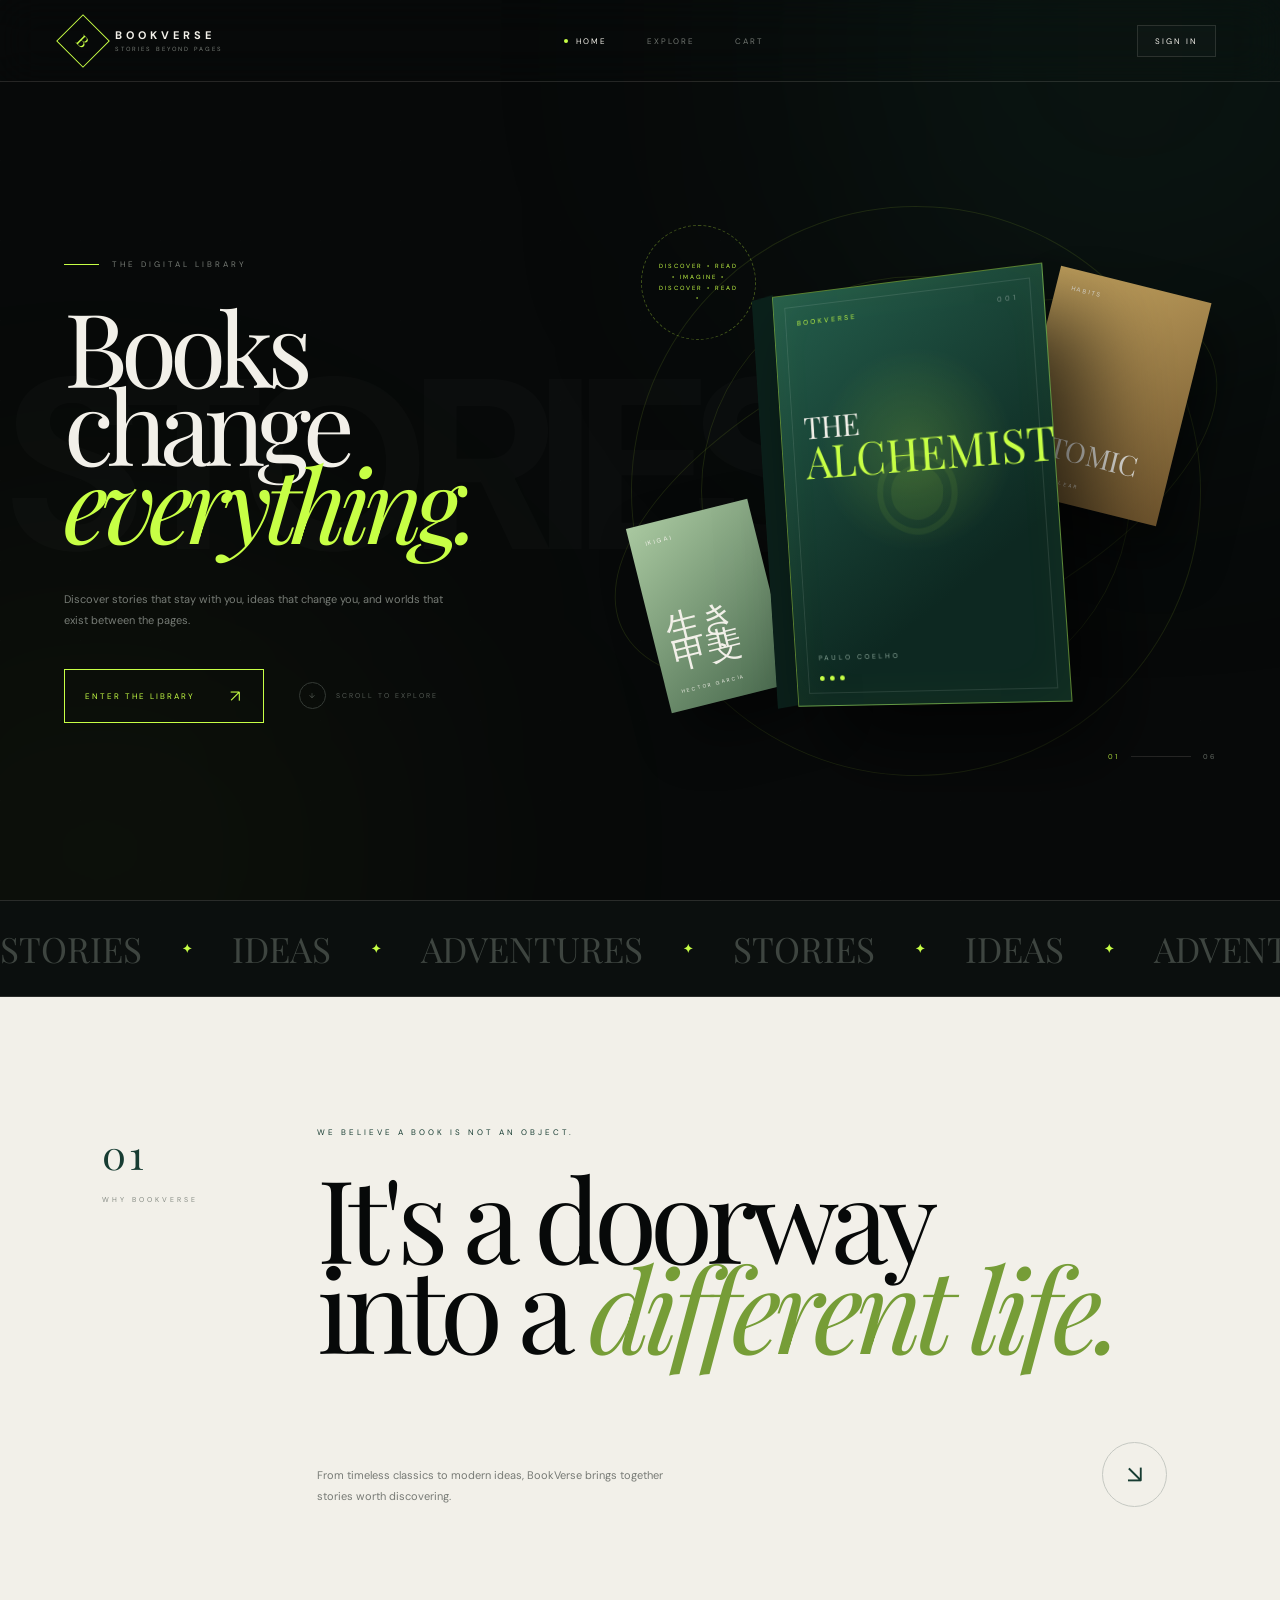
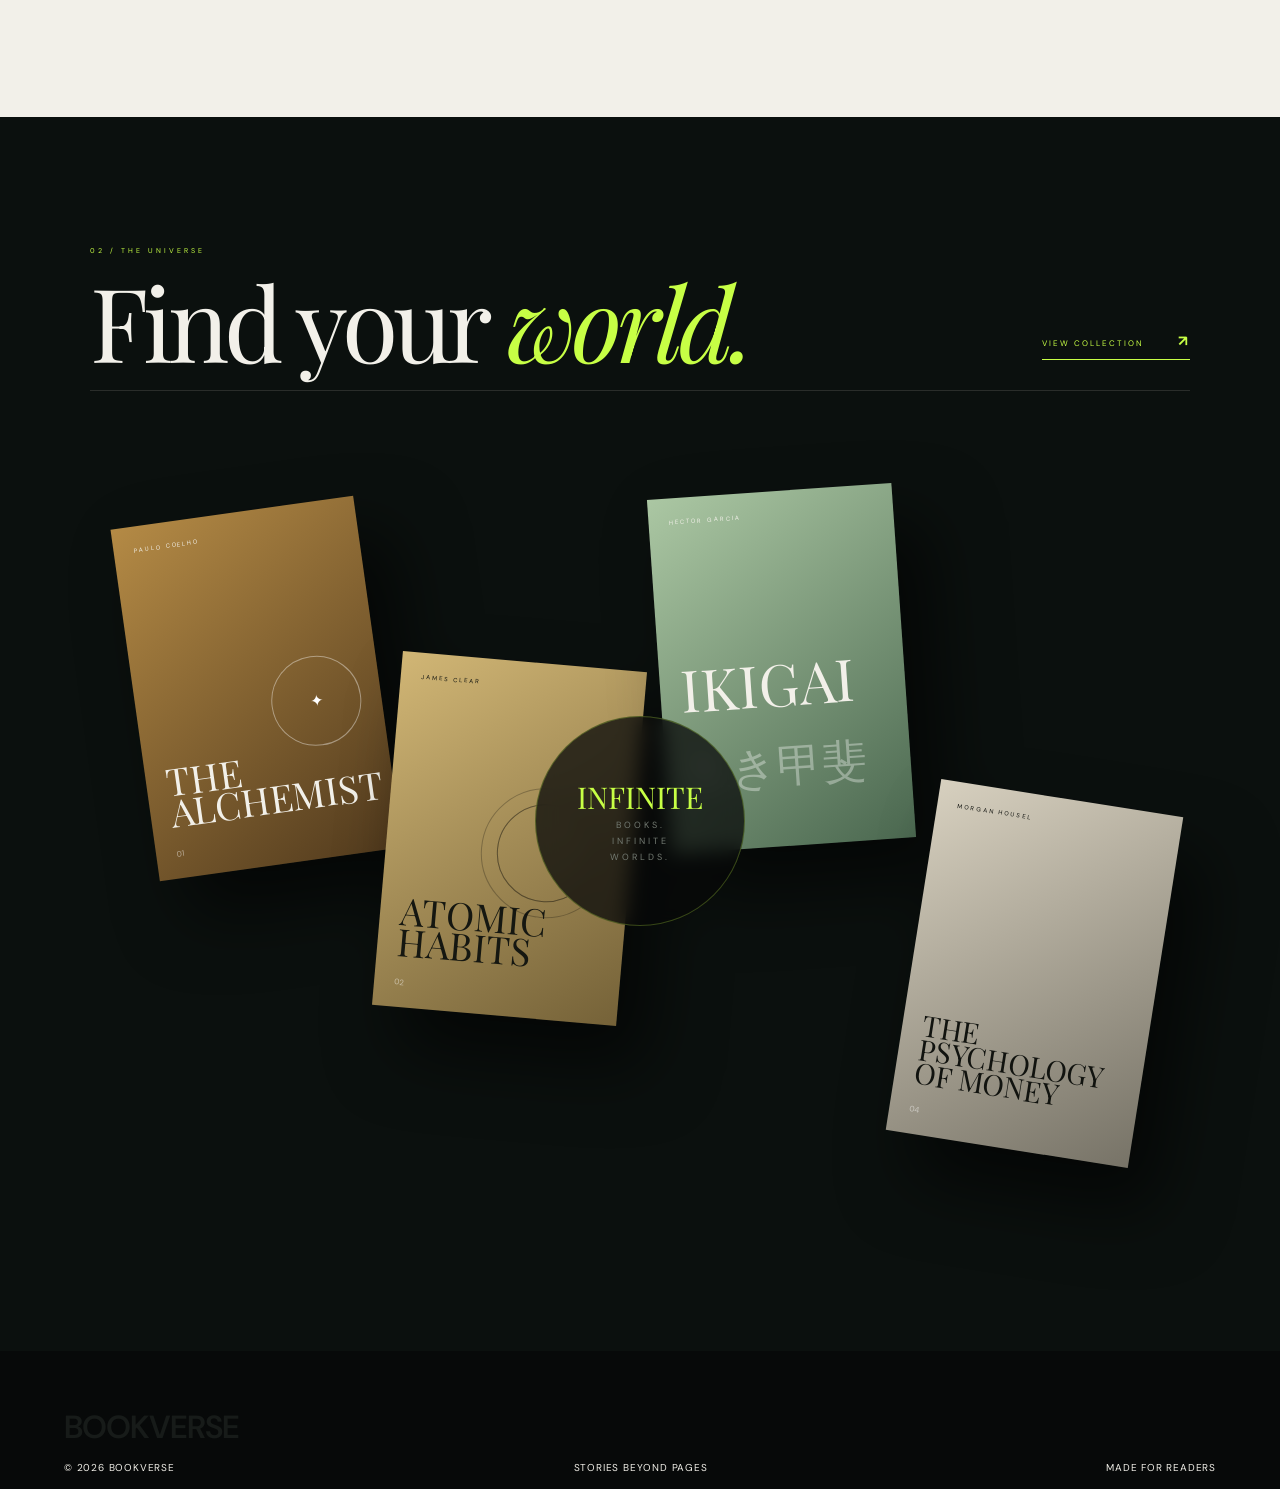
==== commit 4e86af6b: "changes" ====
--- a/index.html
+++ b/index.html
@@ -659,7 +659,7 @@
      BIG QUOTE
 ===================================================== -->
 
-<section class="quote-section">
+<!-- <section class="quote-section">
 
 
     <div class="quote-number">
@@ -699,7 +699,7 @@
     </div>
 
 
-</section>
+</section> -->
 
 
 
@@ -707,7 +707,7 @@
      FINAL CTA
 ===================================================== -->
 
-<section class="final-section">
+<!-- <section class="final-section">
 
 
     <div class="final-ring"></div>
@@ -745,7 +745,7 @@
     </div>
 
 
-</section>
+</section> -->
 
 
 
--- a/style.css
+++ b/style.css
@@ -1738,43 +1738,28 @@
 /* =========================================================
    FOOTER
 ========================================================= */
-
 footer {
-    background: #040505;
-
-    padding: 100px 6% 25px;
+    padding: 25px 5% 15px;
+    margin-top: 35px;
 }
 
 .footer-word {
-    font-size: clamp(80px, 17vw, 260px);
-
-    font-weight: 700;
-
-    letter-spacing: -15px;
-
-    line-height: 0.7;
-
+    font-size: 32px;
+    font-weight: 600;
+    letter-spacing: -1px;
+    line-height: 1;
     color: #171b19;
-
-    overflow: hidden;
+    text-align: left;
+    margin-bottom: 18px;
 }
 
 .footer-info {
-    border-top: 1px solid var(--line);
-
-    margin-top: 80px;
-
-    padding-top: 20px;
-
-    display: flex;
-
+    display: flex;
     justify-content: space-between;
-
-    color: #555b56;
-
-    font-size: 7px;
-
-    letter-spacing: 3px;
+    align-items: center;
+    gap: 15px;
+    font-size: 10px;
+    letter-spacing: 0.8px;
 }
 
 
@@ -3054,4 +3039,208 @@
     .cart-item > div:last-child button:last-child {
         margin-left: 5px;
     }
+}
+
+/* =========================
+   GENRE AND LANGUAGE MENUS
+========================= */
+
+.genre-menu,
+.language-menu {
+    position: relative;
+}
+
+.genre-button,
+.language-button {
+    background: none;
+    border: none;
+    font-family: inherit;
+    font-size: 13px;
+    font-weight: 600;
+    cursor: pointer;
+    color: inherit;
+}
+
+.genre-dropdown,
+.language-dropdown {
+    display: none;
+    position: absolute;
+    top: 25px;
+    left: 0;
+    min-width: 150px;
+    background: white;
+    border: 1px solid #dbe7ed;
+    padding: 8px 0;
+    z-index: 100;
+    box-shadow: 0 8px 20px rgba(0, 0, 0, 0.08);
+}
+
+.genre-dropdown a,
+.language-dropdown a {
+    display: block;
+    padding: 9px 14px;
+    text-decoration: none;
+    color: #171b19;
+    font-size: 13px;
+    font-weight: 500;
+}
+
+.genre-dropdown a:hover,
+.language-dropdown a:hover {
+    background: #eef6fa;
+}
+
+/* Show dropdown when JavaScript adds this class */
+
+.genre-dropdown.show,
+.language-dropdown.show {
+    display: block;
+}
+
+/* =========================
+   BOOK FILTER NAVBAR
+========================= */
+
+.book-filter-nav {
+
+    width: 100%;
+
+    display: flex;
+
+    justify-content: space-between;
+
+    align-items: center;
+
+    padding: 14px 5%;
+
+    border-bottom: 1px solid var(--line);
+
+    background: rgba(10, 14, 13, 0.95);
+
+    position: relative;
+
+    z-index: 100;
+
+}
+
+
+.book-filter-left span {
+
+    font-size: 10px;
+
+    font-weight: 600;
+
+    letter-spacing: 2px;
+
+    color: var(--muted);
+
+}
+
+
+.book-filter-right {
+
+    display: flex;
+
+    align-items: center;
+
+    gap: 35px;
+
+}
+
+
+.genre-menu,
+.language-menu {
+
+    position: relative;
+
+}
+
+
+.filter-button {
+
+    background: none;
+
+    border: none;
+
+    color: var(--white);
+
+    font-family: inherit;
+
+    font-size: 10px;
+
+    font-weight: 600;
+
+    letter-spacing: 1.5px;
+
+    cursor: pointer;
+
+    padding: 5px;
+
+}
+
+
+.filter-button:hover {
+
+    color: var(--acid);
+
+}
+
+
+.filter-dropdown {
+
+    display: none;
+
+    position: absolute;
+
+    top: 32px;
+
+    right: 0;
+
+    min-width: 160px;
+
+    background: #0d1110;
+
+    border: 1px solid var(--line);
+
+    padding: 8px 0;
+
+    z-index: 200;
+
+}
+
+
+.filter-dropdown.show {
+
+    display: block;
+
+}
+
+
+.filter-dropdown a {
+
+    display: block;
+
+    padding: 10px 16px;
+
+    color: var(--white);
+
+    text-decoration: none;
+
+    font-size: 11px;
+
+    font-weight: 500;
+
+    letter-spacing: 0.5px;
+
+    white-space: nowrap;
+
+}
+
+
+.filter-dropdown a:hover {
+
+    color: var(--acid);
+
+    background: rgba(199, 255, 69, 0.05);
+
 }
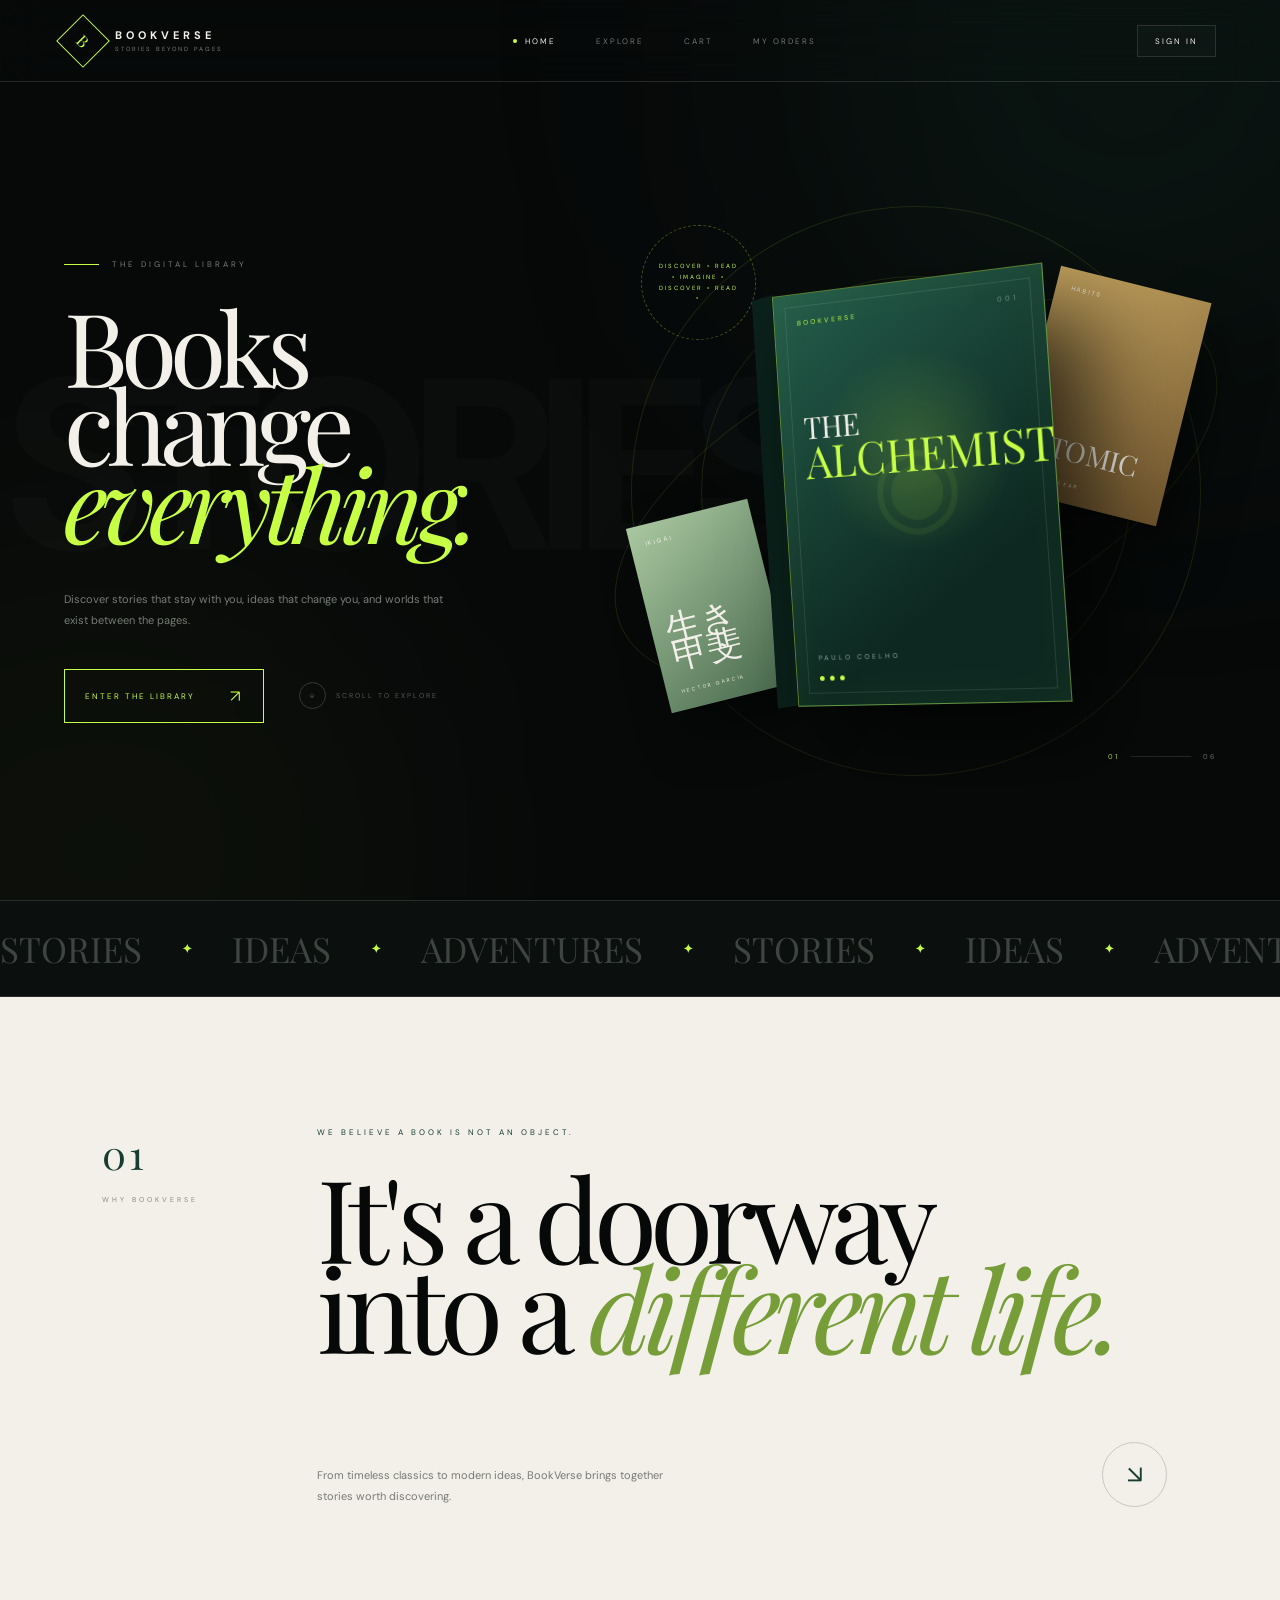
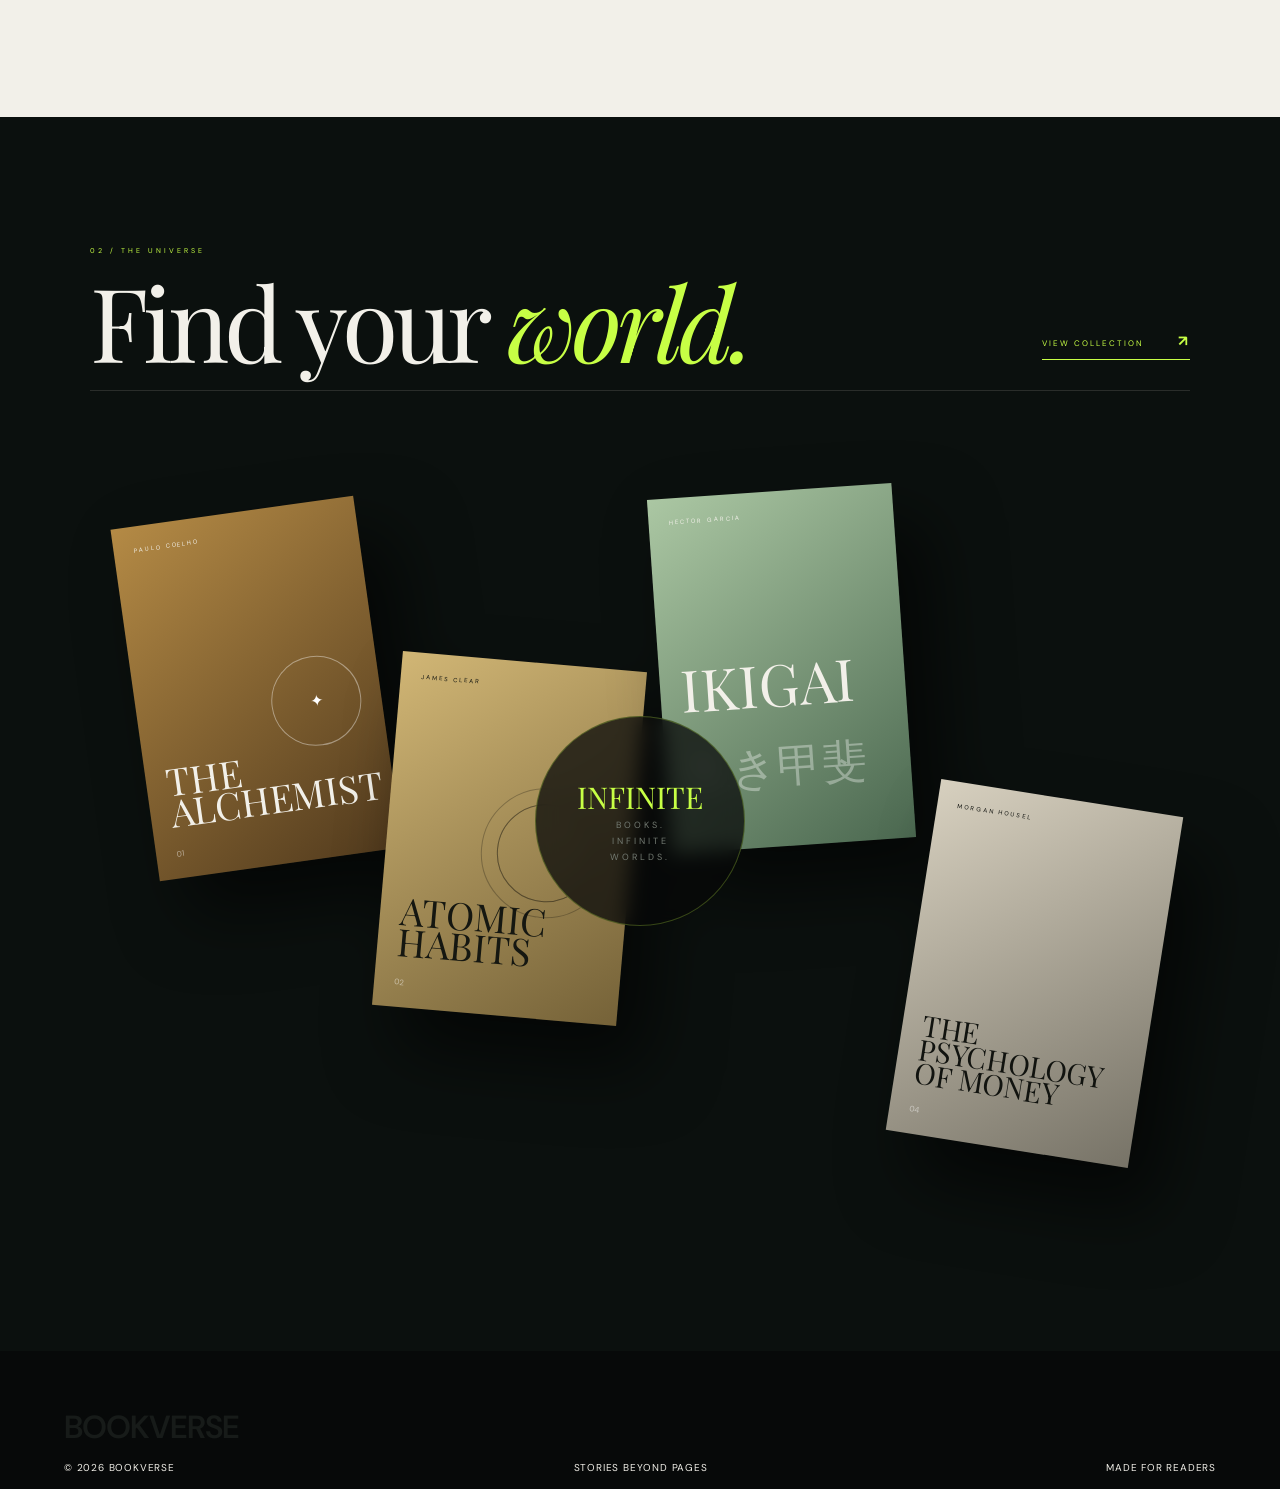
==== commit 0f7c7f03: "orders" ====
--- a/index.html
+++ b/index.html
@@ -74,6 +74,10 @@
 
         <a href="cart.html">
             CART
+        </a>
+
+        <a href="orders.html">
+            MY ORDERS
         </a>
 
     </div>
@@ -1031,9 +1035,10 @@
 
 </footer>
 
-
-
-<script src="script.js"></script>
+<script src="js/storage.js"></script>
+<script src="js/auth.js"></script>
+<script src="js/books.js"></script>
+<script src="js/cart.js"></script>
 
 </body>
 
--- a/style.css
+++ b/style.css
@@ -3243,4 +3243,767 @@
 
     background: rgba(199, 255, 69, 0.05);
 
+}
+
+/* =========================
+   CHECKOUT PAGE
+========================= */
+
+.checkout-page {
+
+    min-height: 70vh;
+
+    padding: 70px 8%;
+
+}
+
+
+.checkout-container {
+
+    max-width: 1100px;
+
+    margin: auto;
+
+}
+
+
+.checkout-heading {
+
+    margin-bottom: 45px;
+
+}
+
+
+.checkout-heading span {
+
+    font-size: 12px;
+
+    font-weight: 700;
+
+    letter-spacing: 2px;
+
+}
+
+
+.checkout-heading h1 {
+
+    font-family: "Playfair Display", serif;
+
+    font-size: 48px;
+
+    margin: 12px 0;
+
+}
+
+
+.checkout-heading h1 i {
+
+    font-weight: 400;
+
+}
+
+
+.checkout-heading p {
+
+    font-size: 15px;
+
+    font-weight: 500;
+
+    color: var(--muted);
+
+}
+
+
+.checkout-content {
+
+    display: grid;
+
+    grid-template-columns: 1.4fr 0.8fr;
+
+    gap: 50px;
+
+}
+
+
+.checkout-form-box {
+
+    padding: 30px;
+
+    border: 1px solid var(--line);
+
+}
+
+
+.checkout-form-box h2 {
+
+    font-size: 20px;
+
+    margin-bottom: 25px;
+
+}
+
+
+.checkout-input {
+
+    margin-bottom: 20px;
+
+}
+
+
+.checkout-input label {
+
+    display: block;
+
+    font-size: 11px;
+
+    font-weight: 700;
+
+    letter-spacing: 1px;
+
+    margin-bottom: 8px;
+
+}
+
+
+.checkout-input input,
+.checkout-input textarea,
+.checkout-input select {
+
+    width: 100%;
+
+    padding: 13px;
+
+    border: 1px solid var(--line);
+
+    background: transparent;
+
+    color: inherit;
+
+    font-family: inherit;
+
+    font-size: 14px;
+
+}
+
+
+.checkout-input textarea {
+
+    height: 90px;
+
+    resize: none;
+
+}
+
+
+.checkout-input select option {
+
+    background: #111;
+
+}
+
+
+.checkout-button {
+
+    width: 100%;
+
+    padding: 15px;
+
+    border: none;
+
+    cursor: pointer;
+
+    font-family: inherit;
+
+    font-size: 12px;
+
+    font-weight: 700;
+
+    letter-spacing: 1px;
+
+}
+
+
+.checkout-button span {
+
+    margin-left: 10px;
+
+}
+
+
+#checkout-message {
+
+    margin-top: 15px;
+
+    font-size: 14px;
+
+    font-weight: 600;
+
+}
+
+
+/* ORDER SUMMARY */
+
+.checkout-summary {
+
+    padding: 30px;
+
+    border: 1px solid var(--line);
+
+    height: fit-content;
+
+}
+
+
+.checkout-summary > span {
+
+    font-size: 11px;
+
+    font-weight: 700;
+
+    letter-spacing: 2px;
+
+}
+
+
+.checkout-summary h2 {
+
+    font-family: "Playfair Display", serif;
+
+    font-size: 32px;
+
+    margin: 12px 0 25px;
+
+}
+
+
+.checkout-item {
+
+    display: flex;
+
+    justify-content: space-between;
+
+    gap: 20px;
+
+    padding: 15px 0;
+
+    border-bottom: 1px solid var(--line);
+
+}
+
+
+.checkout-item strong {
+
+    font-size: 14px;
+
+}
+
+
+.checkout-item p {
+
+    margin: 5px 0 0;
+
+    font-size: 12px;
+
+    font-weight: 500;
+
+}
+
+
+.checkout-item span {
+
+    font-size: 12px;
+
+    font-weight: 600;
+
+    white-space: nowrap;
+
+}
+
+
+.checkout-total {
+
+    display: flex;
+
+    justify-content: space-between;
+
+    align-items: center;
+
+    margin-top: 25px;
+
+}
+
+
+.checkout-total span {
+
+    font-size: 12px;
+
+    font-weight: 700;
+
+    letter-spacing: 1px;
+
+}
+
+
+.checkout-total strong {
+
+    font-size: 22px;
+
+}
+
+
+/* CART CHECKOUT BUTTON */
+
+.checkout-link {
+
+    display: block;
+
+    text-align: center;
+
+    text-decoration: none;
+
+    padding: 14px;
+
+    margin: 20px 0 10px;
+
+    border: 1px solid var(--line);
+
+    font-size: 12px;
+
+    font-weight: 700;
+
+    letter-spacing: 1px;
+
+}
+
+
+.checkout-link span {
+
+    margin-left: 8px;
+
+}
+
+
+/* =========================
+   BOOK TASTE QUIZ
+========================= */
+
+.quiz-page {
+
+    min-height: 75vh;
+
+    padding: 70px 8%;
+
+}
+
+
+.quiz-container {
+
+    max-width: 850px;
+
+    margin: auto;
+
+}
+
+
+.quiz-heading {
+
+    text-align: center;
+
+    margin-bottom: 55px;
+
+}
+
+
+.quiz-heading span {
+
+    font-size: 12px;
+
+    font-weight: 700;
+
+    letter-spacing: 2px;
+
+}
+
+
+.quiz-heading h1 {
+
+    font-family: "Playfair Display", serif;
+
+    font-size: 50px;
+
+    margin: 15px 0;
+
+}
+
+
+.quiz-heading h1 i {
+
+    font-weight: 400;
+
+}
+
+
+.quiz-heading p {
+
+    font-size: 15px;
+
+    font-weight: 500;
+
+    max-width: 550px;
+
+    margin: auto;
+
+    line-height: 1.7;
+
+}
+
+
+.quiz-question {
+
+    padding: 30px 0;
+
+    border-bottom: 1px solid var(--line);
+
+}
+
+
+.quiz-question h2 {
+
+    font-size: 18px;
+
+    margin-bottom: 20px;
+
+}
+
+
+.quiz-question label {
+
+    display: block;
+
+    padding: 14px 18px;
+
+    margin: 8px 0;
+
+    border: 1px solid var(--line);
+
+    cursor: pointer;
+
+    font-size: 14px;
+
+    font-weight: 500;
+
+    transition: 0.2s;
+
+}
+
+
+.quiz-question label:hover {
+
+    transform: translateX(4px);
+
+}
+
+
+.quiz-question input {
+
+    margin-right: 10px;
+
+}
+
+
+.quiz-button {
+
+    width: 100%;
+
+    margin-top: 35px;
+
+    padding: 16px;
+
+    border: none;
+
+    cursor: pointer;
+
+    font-size: 12px;
+
+    font-weight: 700;
+
+    letter-spacing: 1px;
+
+}
+
+
+.quiz-button span {
+
+    margin-left: 10px;
+
+}
+
+
+/* RESULT */
+
+.quiz-result {
+
+    text-align: center;
+
+    padding: 50px 20px;
+
+}
+
+
+.quiz-result > span {
+
+    font-size: 12px;
+
+    font-weight: 700;
+
+    letter-spacing: 2px;
+
+}
+
+
+.quiz-result h2 {
+
+    font-family: "Playfair Display", serif;
+
+    font-size: 40px;
+
+    margin: 15px 0;
+
+}
+
+
+.quiz-result p {
+
+    max-width: 600px;
+
+    margin: auto;
+
+    font-size: 15px;
+
+    font-weight: 500;
+
+    line-height: 1.7;
+
+}
+
+
+.quiz-result button {
+
+    margin-top: 30px;
+
+    padding: 14px 25px;
+
+    border: none;
+
+    cursor: pointer;
+
+    font-size: 12px;
+
+    font-weight: 700;
+
+    letter-spacing: 1px;
+
+}
+
+
+.quiz-result button span {
+
+    margin-left: 8px;
+
+}
+
+
+.quiz-result .retake-button {
+
+    margin-left: 10px;
+
+    border: 1px solid var(--line);
+
+}
+
+/* MY ORDERS PAGE */
+
+.orders-page {
+    min-height: 70vh;
+    padding: 70px 8%;
+}
+
+.orders-container {
+    max-width: 1000px;
+    margin: auto;
+}
+
+.orders-heading {
+    margin-bottom: 45px;
+}
+
+.orders-heading > span {
+    font-size: 12px;
+    font-weight: 700;
+    letter-spacing: 2px;
+    color: #7189a5;
+}
+
+.orders-heading h1 {
+    font-family: "Playfair Display", serif;
+    font-size: 42px;
+    margin: 12px 0;
+}
+
+.orders-heading h1 i {
+    color: #7896b5;
+}
+
+.orders-heading p {
+    color: #718096;
+    font-size: 15px;
+}
+
+.orders-loading {
+    color: #718096;
+    padding: 25px 0;
+}
+
+.order-card {
+    background: #ffffff;
+    border: 1px solid #e3eaf2;
+    border-radius: 12px;
+    padding: 25px;
+    margin-bottom: 25px;
+    box-shadow: 0 5px 20px rgba(40, 70, 100, 0.04);
+}
+
+.order-top {
+    display: flex;
+    justify-content: space-between;
+    gap: 20px;
+    flex-wrap: wrap;
+    padding-bottom: 20px;
+    border-bottom: 1px solid #e8edf3;
+}
+
+.order-label {
+    font-size: 11px;
+    font-weight: 700;
+    letter-spacing: 1px;
+    color: #8494a8;
+}
+
+.order-top p,
+.order-bottom p {
+    font-size: 14px;
+    font-weight: 600;
+    margin-top: 7px;
+    color: #34465a;
+}
+
+.order-books {
+    padding: 20px 0;
+}
+
+.order-books h3 {
+    font-size: 17px;
+    margin-bottom: 15px;
+}
+
+.order-book {
+    display: flex;
+    justify-content: space-between;
+    align-items: center;
+    gap: 15px;
+    padding: 12px 0;
+    border-bottom: 1px solid #edf1f5;
+}
+
+.order-book strong {
+    font-size: 14px;
+    color: #34465a;
+}
+
+.order-book p {
+    font-size: 12px;
+    color: #8494a8;
+    margin-top: 4px;
+}
+
+.order-book span {
+    font-size: 13px;
+    color: #52677e;
+    white-space: nowrap;
+}
+
+.order-bottom {
+    display: flex;
+    justify-content: space-between;
+    gap: 20px;
+    flex-wrap: wrap;
+    padding-top: 20px;
+    border-top: 1px solid #e8edf3;
+}
+
+.order-bottom small {
+    color: #8494a8;
+    font-size: 12px;
+}
+
+.order-bottom h3 {
+    color: #587da5;
+    margin-top: 5px;
+}
+
+.orders-empty {
+    text-align: center;
+    padding: 55px 20px;
+    background: #f7f9fc;
+    border-radius: 12px;
+}
+
+.orders-empty h2 {
+    font-family: "Playfair Display", serif;
+    font-size: 26px;
+    margin-bottom: 12px;
+}
+
+.orders-empty p {
+    color: #718096;
+    margin-bottom: 25px;
+}
+
+.orders-shop-button {
+    display: inline-block;
+    padding: 12px 22px;
+    background: #7896b5;
+    color: white;
+    text-decoration: none;
+    border-radius: 5px;
+    font-size: 12px;
+    font-weight: 700;
+    letter-spacing: 1px;
+}
+
+.orders-shop-button:hover {
+    background: #587da5;
+}
+
+
+/* MOBILE RESPONSIVENESS */
+
+@media (max-width: 600px) {
+
+    .orders-page {
+        padding: 45px 5%;
+    }
+
+    .orders-heading h1 {
+        font-size: 34px;
+    }
+
+    .order-card {
+        padding: 18px;
+    }
+
+    .order-bottom {
+        flex-direction: column;
+    }
+
 }
